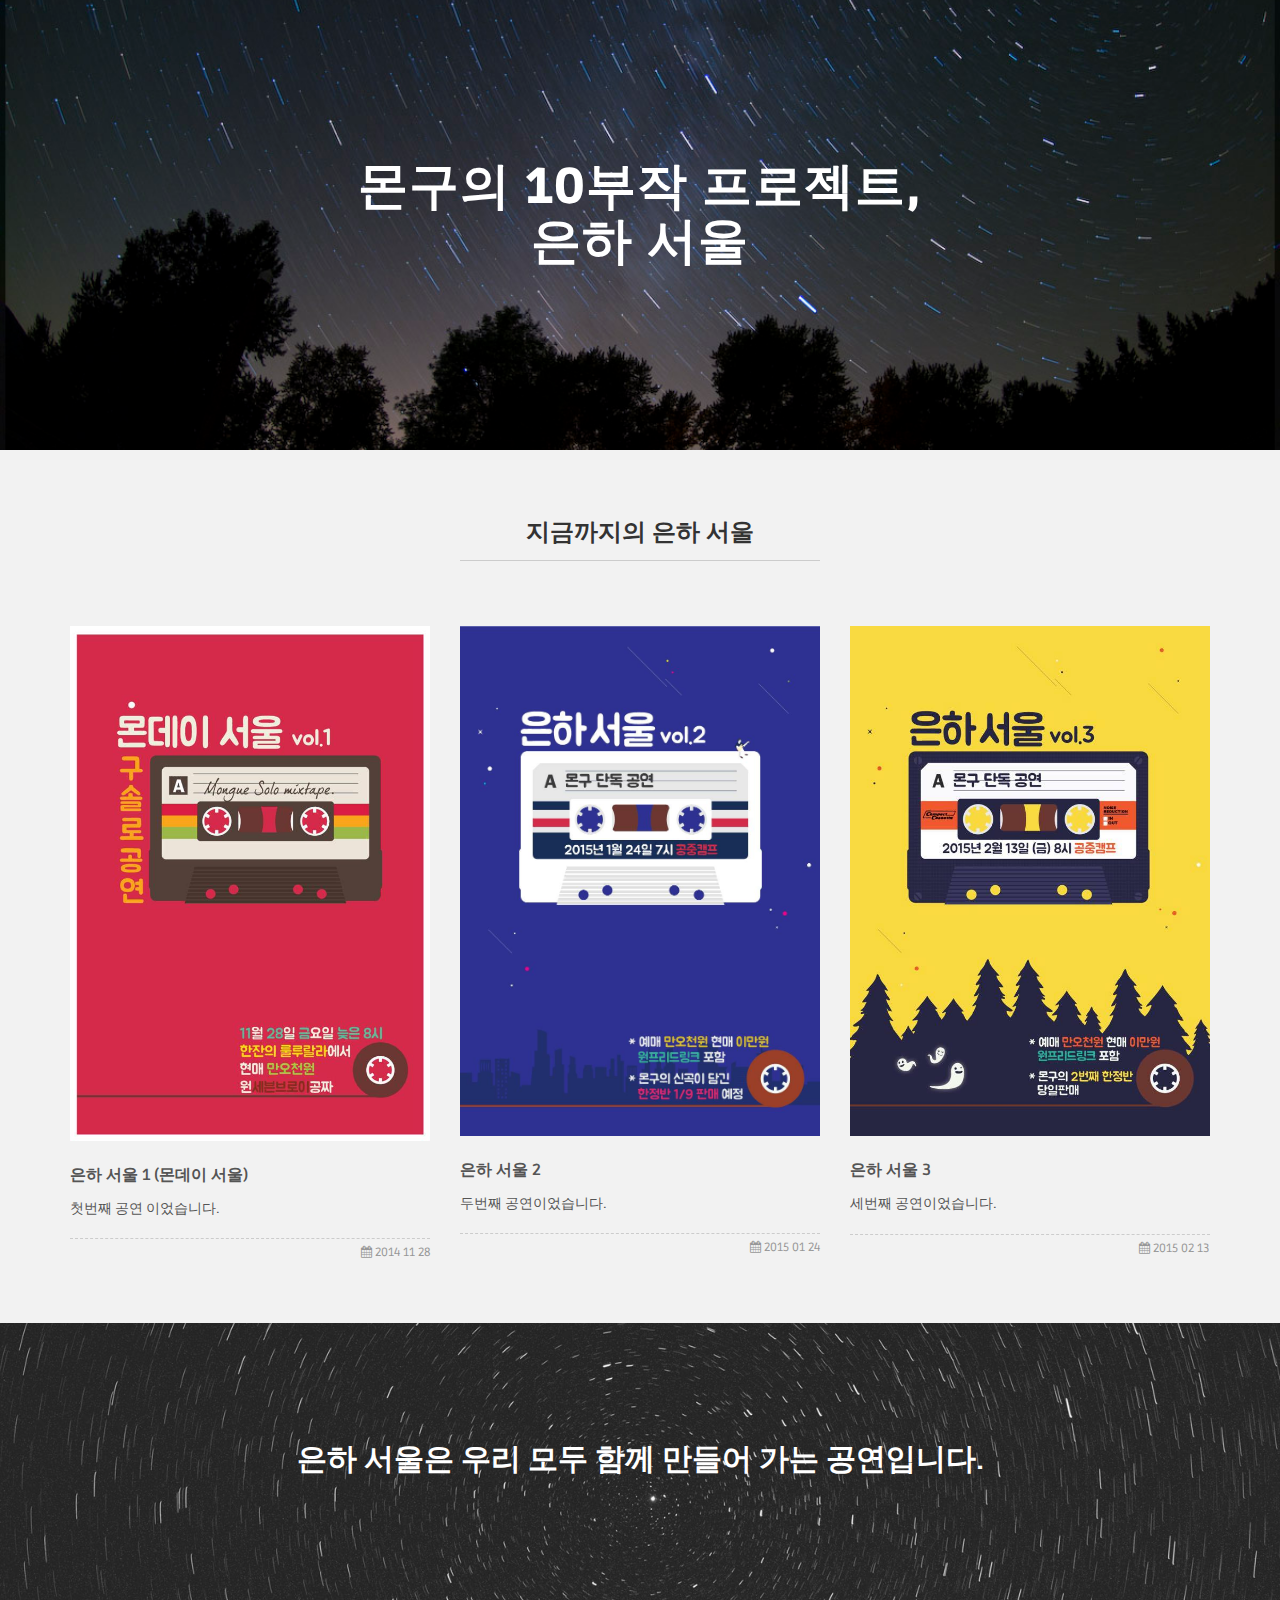
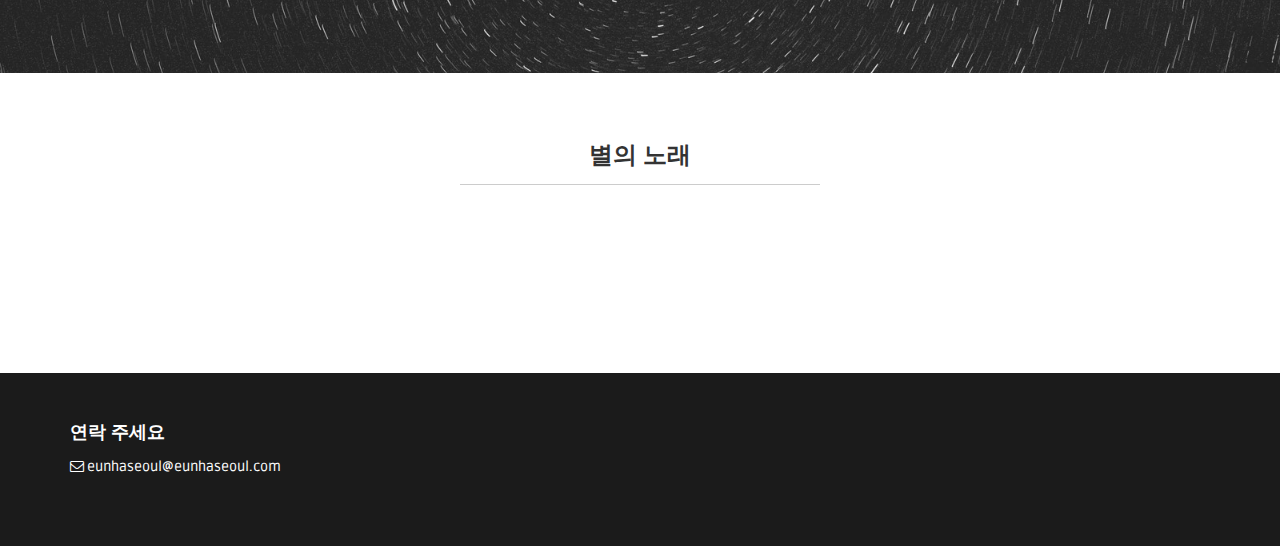
==== index.html @ 1e969116 "Modify some css" ====
<!DOCTYPE html>
<html lang="en">
<head>
	<meta charset="utf-8">
	<meta http-equiv="X-UA-Compatible" content="IE=edge">
	<meta name="viewport" content="width=device-width, initial-scale=1.0">
	<meta name="description" content="">
	<meta name="author" content="">
	<link rel="shortcut icon" href="assets/ico/favicon.png">

	<title>은하 서울</title>

	<link href="assets/css/hover_pack.css" rel="stylesheet">

	<!-- Bootstrap core CSS -->
	<link href="assets/css/bootstrap.css" rel="stylesheet">

	<!-- Custom styles for this template -->
	<link href="assets/css/main.css" rel="stylesheet">
	<link href="assets/css/colors/color-74c9be.css" rel="stylesheet">
	<link href="assets/css/animations.css" rel="stylesheet">
	<link href="assets/css/font-awesome.min.css" rel="stylesheet">


	<!-- HTML5 shim and Respond.js IE8 support of HTML5 elements and media queries --><!--[if lt IE 9]>
	<script src="https://oss.maxcdn.com/libs/html5shiv/3.7.0/html5shiv.js"></script>
	<script src="https://oss.maxcdn.com/libs/respond.js/1.3.0/respond.min.js"></script><![endif]-->
	<script type="text/javascript" src="https://101.livere.co.kr/js/livere8_lib.js" charset="utf-8"></script>
</head>

<body>
<! ========== HEADERWRAP ==================================================================================================== =============================================================================================================================>
<div id="headerwrap">
	<div class="container">
		<div class="row centered">
			<div class="col-lg-8 col-lg-offset-2 mt">
				<h1 class="animation slideDown">몬구의 10부작 프로젝트,<br>은하 서울</h1>
			</div>

		</div>
		<!-- /row -->
	</div>
	<!-- /container -->
</div>
<!-- /headerwrap -->

<! ========== BLOG POSTS ==================================================================================================== =============================================================================================================================>
<div class="container">

	<div class="row mt centered ">
		<div class="col-lg-4 col-lg-offset-4">
			<h3>지금까지의 은하 서울</h3>
			<hr>
		</div>
	</div>
	<!-- /row -->

	<div class="row mt">
		<div class="col-lg-4 col-md-4 col-sm-6 col-xs-12 desc">
			<a class="b-link-fade b-animate-go" href="#"><img width="100%" src="assets/img/cover/1.jpg" alt=""/>
				<div class="b-wrapper">
					<h4 class="b-from-left b-animate b-delay03">은하 서울 1 (몬데이 서울)</h4>

					<p class="b-from-right b-animate b-delay03">자세히</p>
				</div>
			</a>

			<p>은하 서울 1 (몬데이 서울)</p>

			<p class="lead">첫번째 공연 이었습니다.</p>
			<hr-d />
				<p class="time"><i class="fa fa-calendar"></i> 2014 11 28</p>
		</div>
		<!-- col-lg-4 -->

		<div class="col-lg-4 col-md-4 col-sm-6 col-xs-12 desc">
			<a class="b-link-fade b-animate-go" href="#"><img width="100%" src="assets/img/cover/2.jpg" alt=""/>

				<div class="b-wrapper">
					<h4 class="b-from-left b-animate b-delay03">은하 서울 2</h4>

					<p class="b-from-right b-animate b-delay03">자세히</p>
				</div>
			</a>

			<p>은하 서울 2</p>

			<p class="lead">두번째 공연이었습니다.</p>
			<hr-d />
				<p class="time"><i class="fa fa-calendar"></i> 2015 01 24</p>
		</div>
		<!-- col-lg-4 -->

		<div class="col-lg-4 col-md-4 col-sm-6 col-xs-12 desc">
			<a class="b-link-fade b-animate-go" href="#"><img width="100%" src="assets/img/cover/3.jpg" alt=""/>

				<div class="b-wrapper">
					<h4 class="b-from-left b-animate b-delay03">은하 서울 3</h4>

					<p class="b-from-right b-animate b-delay03">자세히</p>
				</div>
			</a>

			<p>은하 서울 3</p>

			<p class="lead">세번째 공연이었습니다.</p>
			<hr-d />
				<p class="time"><i class="fa fa-calendar"></i> 2015 02 13</p>
		</div>
		<!-- col-lg-4 -->

	</div>
	<!-- /row -->
</div>
<!-- /container -->

<! ========== CALL TO ACTION 1 ============================================================================================== =============================================================================================================================>
<div id="cta01">
	<div class="container">
		<div class="row">
			<div class="col-lg-8 col-lg-offset-2">
				<h2>은하 서울은 우리 모두 함께 만들어 가는 공연입니다.</h2>
			</div>
		</div>
		<!-- /row -->
	</div>
	<!-- /container -->
</div>
<! --/cta01 -->

<! ========== FEATURED ICONS ================================================================================================ =============================================================================================================================>
<div id="white">
	<div class="container">
		<div class="row mt">
			<div class="col-lg-4 col-lg-offset-4 centered">
				<h3>별의 노래</h3>
				<hr>
			</div>
		</div>
		<div class="row mt">
			<div id="livereContainer">
				<script type="text/javascript">
					var consumer_seq 	= "200";
					var livere_seq 		= "22908";
					var smartlogin_seq 	= "228";

					var title = "은하 서울";
					var refer = "eunhaseoul.com";

					livereReply = new Livere( livere_seq , refer , title );
					livereLib.start();
				</script>
			</div>
		</div>
		<!-- /row -->
	</div>
	<!-- /container -->
</div>
<!-- /white -->
<div id="f">
	<div class="container">
		<div class="row">
			<!-- ADDRESS -->
			<div class="col-lg-3">
				<h4>연락 주세요</h4>
				<p>
					<i class="fa fa-envelope-o"></i> eunhaseoul@eunhaseoul.com
				</p>
			</div><!-- --/col-lg-3 ---->

		</div><!-- --/row ---->
	</div><!-- /container -->
</div>

<!-- JavaScripts needed at the beginning
================================================== -->
<!-- Main Jquery & Hover Effects. Should load first -->
<script src="https://code.jquery.com/jquery-1.10.2.min.js"></script>
<script src="assets/js/hover_pack.js"></script>

<!-- Bootstrap core JavaScript
================================================== --><!-- Placed at the end of the document so the pages load faster -->
<script src="assets/js/bootstrap.min.js"></script>
<script src="assets/js/retina.js"></script>


<script>
	$(window).scroll(function () {
		$('.si').each(function () {
			var imagePos = $(this).offset().top;

			var topOfWindow = $(window).scrollTop();
			if (imagePos < topOfWindow + 400) {
				$(this).addClass("slideUp");
			}
		});
	});
</script>

</body>
</html>
---- assets/css/hover_pack.css ----
.safari5 *{
-webkit-transform: none !important;
-webkit-transition: none !important;
}

/*-----------------------------------------------------------------------------------*/
/*	Fade
/*-----------------------------------------------------------------------------------*/
.b-link-fade{
position: relative;
display: inline-block;
vertical-align: top;
margin-bottom: 5px;

}
.b-link-fade .b-wrapper{z-index:1;}
.b-link-fade .b-top-line{z-index:0}
.b-link-fade .b-wrapper, .b-link-fade .b-top-line{
position:absolute;
width:100%;
height:100%;
top:0;
left:0;
text-align:center;
color:#fff;
background: #5C6BC0;
visibility:hidden; /* lt-ie9 */
}

.b-link-fade .b-wrapper, .b-link-fade .b-top-line{
transition:all 0.6s ease;
-moz-transition:all 0.6s ease;
-ms-transition:all 0.6s ease;
-o-transition:all 0.6s ease;
-webkit-transition:all 0.6s ease;

overflow: hidden;

opacity:0;
}
.b-link-fade:hover .b-wrapper, .b-link-fade:hover .b-top-line{

opacity:0.8;
visibility:visible; /* lt-ie9 */
}

/*-----------------------------------------------------------------------------------*/
/*	Flow
/*-----------------------------------------------------------------------------------*/
.b-link-flow{
position: relative;
display: inline-block;
vertical-align: top;
margin-bottom: 5px;

}
.b-link-flow .b-wrapper{z-index:1;}
.b-link-flow .b-top-line{z-index:0}
.b-link-flow .b-wrapper, .b-link-flow .b-top-line{
position:absolute;
width:100%;
height:100%;
top:0;
left:0;
text-align:center;
color:#fff;
background: #5C6BC0;
visibility:hidden; /* lt-ie9 */
}

.b-link-flow .b-wrapper, .b-link-flow .b-top-line{
transition:all 0.6s ease;
-moz-transition:all 0.6s ease;
-ms-transition:all 0.6s ease;
-o-transition:all 0.6s ease;
-webkit-transition:all 0.6s ease;

transform:scale(0);
-moz-transform:scale(0);
-ms-transform:scale(0);
-o-transform:scale(0);
-webkit-transform:scale(0);

opacity:0;
}
.b-link-flow:hover .b-wrapper, .b-link-flow:hover .b-top-line{
transform:scale(1);
-moz-transform:scale(1);
-ms-transform:scale(1);
-o-transform:scale(1);
-webkit-transform:scale(1);

opacity:1;
visibility:visible; /* lt-ie9 */
}

/*-----------------------------------------------------------------------------------*/
/*	Stroke
/*-----------------------------------------------------------------------------------*/
.b-link-stroke{
position:relative;
display:inline-block;
vertical-align:top;
font-family: 'Open Sans', sans-serif;
font-weight: 300;
overflow:hidden;
margin-bottom: 5px;
}
.b-link-stroke .b-wrapper{
position:absolute;
width:100%;
height:100%;
top:0;
left:0;
text-align:center;
color:#fff;
}
.b-link-stroke .b-top-line{
position:absolute;
top:-100%;
left:0;
width:50%;
height:100%;
background: #5C6BC0;
}
.b-link-stroke .b-bottom-line{
position:absolute;
bottom:-100%;
right:0;
width:50%;
height:100%;
background: #5C6BC0;
}
.b-link-stroke .b-top-line, .b-link-stroke .b-bottom-line{
transition:all 0.5s;
-moz-transition:all 0.5s;
-ms-transition:all 0.5s;
-o-transition:all 0.5s;
-webkit-transition:all 0.5s;
} 

.b-link-stroke:hover .b-top-line{
top:0;
}
.b-link-stroke:hover .b-bottom-line{
bottom:0;
}

/*-----------------------------------------------------------------------------------*/
/*	Twist
/*-----------------------------------------------------------------------------------*/
.b-link-twist{
position:relative;
display:inline-block;
vertical-align:top;
font-family: 'Open Sans', sans-serif;
font-weight: 300;
margin-bottom: 5px;
}
.b-link-twist .b-wrapper{
position:absolute;
width:100%;
height:100%;
top:0;
left:0;
text-align:center;
color:#fff;
overflow:hidden;
}
.b-link-twist .b-top-line{
position:absolute;
top:0;
left:1px;
width:50%;
height:100%;
background: #5C6BC0;
transform: perspective(400px) rotate3d(180,0,0,0deg);
-webkit-transform: perspective(400px) rotate3d(180,0,0,0deg);
-moz-transform: perspective(400px) rotate3d(180,0,0,0deg);
-o-transform: perspective(400px) rotate3d(180,0,0,0deg);
-ms-transform: perspective(400px) rotate3d(180,0,0,0deg);
}
.b-link-twist .b-bottom-line{
position:absolute;
bottom:0;
right:0px;
width:50%;
height:100%;
background: #5C6BC0;
transform: perspective(400px) rotate3d(180,0,0,0deg);
-webkit-transform: perspective(400px) rotate3d(180,0,0,0deg);
-moz-transform: perspective(400px) rotate3d(180,0,0,0deg);
-o-transform: perspective(400px) rotate3d(180,0,0,0deg);
-ms-transform: perspective(400px) rotate3d(180,0,0,0deg);
}
.b-link-twist .b-top-line{
transition:all 1s;
-moz-transition:all 1s;
-ms-transition:all 1s;
-o-transition:all 1s;
-webkit-transition:all 1s;

background-position:left top;
} 

.b-link-twist .b-bottom-line{
transition:all 1s 0.1s;
-moz-transition:all 1s 0.1s;
-ms-transition:all 1s 0.1s;
-o-transition:all 1s 0.1s;
-webkit-transition:all 1s 0.1s;

background-position:right top;
}

.b-link-twist:hover .b-top-line{
transform: perspective(400px) rotate3d(180,0,0,180deg);
-webkit-transform: perspective(400px) rotate3d(180,0,0,180deg);
-moz-transform: perspective(400px) rotate3d(180,0,0,180deg);
-o-transform: perspective(400px) rotate3d(180,0,0,180deg);
-ms-transform: perspective(400px) rotate3d(180,0,0,180deg);
}
.b-link-twist:hover .b-bottom-line{
transform: perspective(400px) rotate3d(180,0,0,-180deg);
-webkit-transform: perspective(400px) rotate3d(180,0,0,-180deg);
-moz-transform: perspective(400px) rotate3d(180,0,0,-180deg);
-o-transform: perspective(400px) rotate3d(180,0,0,-180deg);
-ms-transform: perspective(400px) rotate3d(180,0,0,-180deg);
}
.b-link-twist .b-top-line b, .b-link-twist .b-bottom-line b{
transition:all 0.3s 0.2s;
-moz-transition:all 0.3s 0.2s;
-ms-transition:all 0.3s 0.2s;
-o-transition:all 0.3s 0.2s;
-webkit-transition:all 0.3s 0.2s;

position:absolute;
top:0;
left:0;
width:101%;
height:100%;
}

.b-link-twist:hover .b-top-line b, .b-link-twist:hover .b-bottom-line b{
background: #5C6BC0;
height:100%;
}

/*-----------------------------------------------------------------------------------*/
/*	Flip
/*-----------------------------------------------------------------------------------*/
.b-link-flip{
position:relative;
display:inline-block;
vertical-align:top;
font-family: 'Open Sans', sans-serif;
font-weight: 300;
margin-bottom: 5px;
background: #5C6BC0;
}
.b-link-flip .b-wrapper{
position:absolute;
width:100%;
height:100%;
top:0;
left:0;
text-align:center;
color:#fff;
overflow:hidden;
z-index:1;
visibility:hidden; /* lt-ie9 */
}
/* lt-ie9 */
.b-link-flip:hover .b-wrapper{
visibility:visible;
}

.b-link-flip .b-top-line{
position:absolute;
top:0px;
left:0;
width:100%;
height:50%;
background: #5C6BC0;

-webkit-transform-origin: 50% 100%;
-moz-transform-origin: 50% 100%;
-o-transform-origin: 50% 100%;
-ms-transform-origin: 50% 100%;
transform-origin: 50% 100%;
-webkit-transform: perspective(400px) rotateX(0deg) rotateY(0deg) rotateZ(0deg);
-moz-transform: perspective(400px) rotateX(0deg) rotateY(0deg) rotateZ(0deg);
-o-transform: perspective(400px) rotateX(0deg) rotateY(0deg) rotateZ(0deg);
-ms-transform: perspective(400px) rotateX(0deg) rotateY(0deg) rotateZ(0deg);
transform: perspective(400px) rotateX(0deg) rotateY(0deg) rotateZ(0deg);

}
.safari5 .b-link-flip .b-top-line{
height:100%
}
.b-link-flip .b-bottom-line{
position:absolute;
bottom:0px;
right:0;
width:100%;
height:50%;
background: #5C6BC0;
}
.b-link-flip .b-top-line{
transition:all 1s;
-moz-transition:all 1s;
-ms-transition:all 1s;
-o-transition:all 1s;
-webkit-transition:all 1s;

background-position:left top;
z-index:1;
} 

.b-link-flip .b-bottom-line{
background-position:left bottom;
z-index:0;
}

.b-link-flip:hover .b-top-line{
-webkit-transform-origin: 50% 100%;
-moz-transform-origin: 50% 100%;
-o-transform-origin: 50% 100%;
-ms-transform-origin: 50% 100%;
transform-origin: 50% 100%;
-webkit-transform: perspective(400px) rotateX(-180deg) rotateY(0deg) rotateZ(0deg);
-moz-transform: perspective(400px) rotateX(-180deg) rotateY(0deg) rotateZ(0deg);
-o-transform: perspective(400px) rotateX(-180deg) rotateY(0deg) rotateZ(0deg);
-ms-transform: perspective(400px) rotateX(-180deg) rotateY(0deg) rotateZ(0deg);
transform: perspective(400px) rotateX(-180deg) rotateY(0deg) rotateZ(0deg);
}

.b-link-flip .b-top-line b{
transition:all 0.3s 0.2s;
-moz-transition:all 0.3s 0.2s;
-ms-transition:all 0.3s 0.2s;
-o-transition:all 0.3s 0.2s;
-webkit-transition:all 0.3s 0.2s;
}
.b-link-flip .b-top-line b, .b-link-flip .b-bottom-line b{
height:101%;
position:absolute;
top:0;
left:0;
width:100%;
}

.b-link-flip:hover .b-top-line b{
background: #5C6BC0;
}
.lt-ie10 .b-link-flip:hover .b-bottom-line b{
background: #5C6BC0;
}



/*-----------------------------------------------------------------------------------*/
/*	Box
/*-----------------------------------------------------------------------------------*/
.b-link-box{
position:relative;
display:inline-block;
vertical-align:top;
font-family: 'Open Sans', sans-serif;
font-weight: 300;
margin-bottom: 5px;
overflow:hidden;
}
.b-link-box .b-wrapper{
position:absolute;
width:100%;
height:100%;
top:0;
left:0;
text-align:center;
color:#fff;
overflow:hidden;
}
.b-link-box .b-top-line{
position: absolute;
left: 0;
top: -4%;
right: 0;
bottom: -4%;
transition: all 0.5s linear;
-moz-transition: all 0.5s linear;
-ms-transition: all 0.5s linear;
-o-transition: all 0.5s linear;
-webkit-transition: all 0.5s linear;
border: 30px solid #5C6BC0;
-webkit-transform: scale(2);
-moz-transform: scale(2);
-o-transform: scale(2);
-ms-transform: scale(2);
transform: scale(2);
visibility:hidden; /* lt-ie9 */
}
.b-link-box .b-bottom-line{
position:absolute;
left:0;
top:0;
width:100%;
height:100%;

transition:all 0.3s linear;
-moz-transition:all 0.3s linear;
-ms-transition:all 0.3s linear;
-o-transition:all 0.3s linear;
-webkit-transition:all 0.3s linear;
visibility:hidden; /* lt-ie9 */

-webkit-transform: scale(0);
-moz-transform: scale(0);
-o-transform: scale(0);
-ms-transform: scale(0);
transform: scale(0);

background: #5C6BC0; 
}
.b-link-box:hover .b-top-line{
-webkit-transform: scale(1);
-moz-transform: scale(1);
-o-transform: scale(1);
-ms-transform: scale(1);
transform: scale(1);
visibility:visible; /* lt-ie9 */
}
.b-link-box:hover .b-bottom-line{
-webkit-transform: scale(0.8);
-moz-transform: scale(0.8);
-o-transform: scale(0.8);
-ms-transform: scale(0.8);
transform: scale(0.8);
visibility:visible; /* lt-ie9 */
}
/*-----------------------------------------------------------------------------------*/
/*	Strip
/*-----------------------------------------------------------------------------------*/
.b-link-stripe{
position:relative;
display:inline-block;
vertical-align:top;
font-family: 'Open Sans', sans-serif;
font-weight: 300;
margin-bottom: 5px;
overflow:hidden;
}
.b-link-stripe .b-wrapper{
position:absolute;
width:100%;
height:100%;
top:0;
left:0;
text-align:center;
color:#fff;
overflow:hidden;
}

.b-link-stripe .b-line{
position:absolute;
top:0;
bottom:0;
width:20%;
background:#5C6BC0;

transition:all 0.5s linear;
-moz-transition:all 0.5s linear;
-ms-transition:all 0.5s linear;
-o-transition:all 0.5s linear;
-webkit-transition:all 0.5s linear;

opacity:0;
visibility:hidden; /* lt-ie9 */
}
/* lt-ie9 */
.b-link-stripe:hover .b-line{
visibility:visible;
}

.b-link-stripe .b-line1{
left:0;
}
.b-link-stripe .b-line2{
left:20%;
transition-delay:0.1s !important;
-moz-transition-delay:0.1s !important;
-ms-transition-delay:0.1s !important;
-o-transition-delay:0.1s !important;
-webkit-transition-delay:0.1s !important;
}
.b-link-stripe .b-line3{
left:40%;
transition-delay:0.2s !important;
-moz-transition-delay:0.2s !important;
-ms-transition-delay:0.2s !important;
-o-transition-delay:0.2s !important;
-webkit-transition-delay:0.2s !important;
}
.b-link-stripe .b-line4{
left:60%;
transition-delay:0.3s !important;
-moz-transition-delay:0.3s !important;
-ms-transition-delay:0.3s !important;
-o-transition-delay:0.3s !important;
-webkit-transition-delay:0.3s !important;
}
.b-link-stripe .b-line5{
left:80%;
transition-delay:0.4s !important;
-moz-transition-delay:0.4s !important;
-ms-transition-delay:0.4s !important;
-o-transition-delay:0.4s !important;
-webkit-transition-delay:0.4s !important;
}

.b-link-stripe:hover .b-line{
opacity:1;
}
/*-----------------------------------------------------------------------------------*/
/*	Apart
/*-----------------------------------------------------------------------------------*/
.b-link-apart-horisontal, .b-link-apart-vertical{
position:relative;
display:inline-block;
vertical-align:top;
font-family: 'Open Sans', sans-serif;
font-weight: 300;
margin-bottom: 5px;
overflow:hidden;
}
.b-link-apart-horisontal .b-wrapper, .b-link-apart-vertical .b-wrapper{
position:absolute;
width:100%;
height:100%;
top:0;
left:0;
text-align:center;
color:#fff;
overflow:hidden;
}
.b-link-apart-horisontal .b-top-line, .b-link-apart-horisontal .b-bottom-line,.b-link-apart-vertical .b-top-line, .b-link-apart-vertical .b-bottom-line {
position:absolute;

transition:all 0.2s linear;
-moz-transition:all 0.2s linear;
-ms-transition:all 0.2s linear;
-o-transition:all 0.2s linear;
-webkit-transition:all 0.2s linear;
}
.b-link-apart-horisontal .b-top-line-up, .b-link-apart-horisontal .b-bottom-line-up,.b-link-apart-vertical .b-top-line-up, .b-link-apart-vertical .b-bottom-line-up {
position:absolute;

transition:all 0.2s 0.2s linear;
-moz-transition:all 0.2s 0.2s linear;
-ms-transition:all 0.2s 0.2s linear;
-o-transition:all 0.2s 0.2s linear;
-webkit-transition:all 0.2s 0.2s linear;
}
/* Horisontal */
.b-link-apart-horisontal .b-top-line, .b-link-apart-horisontal .b-bottom-line{
height: 0.1%;
left:50%;
right:50%;
}
.b-link-apart-horisontal:hover .b-top-line, .b-link-apart-horisontal:hover .b-bottom-line{
left:0;
right:0;
}
.b-link-apart-horisontal .b-top-line-up, .b-link-apart-horisontal .b-bottom-line-up{
left:0;
right:0;
height:0;
}
.b-link-apart-horisontal:hover .b-top-line-up, .b-link-apart-horisontal:hover .b-bottom-line-up{
height: 50%;
}

/* Vertical */
.b-link-apart-vertical .b-top-line, .b-link-apart-vertical .b-bottom-line{
width: 0.1%;
top:50%;
bottom:50%;
}
.b-link-apart-vertical:hover .b-top-line, .b-link-apart-vertical:hover .b-bottom-line{
top:0;
bottom:0;
}
.b-link-apart-vertical .b-top-line-up, .b-link-apart-vertical .b-bottom-line-up{
top:0;
bottom:0;
width:0;
}
.b-link-apart-vertical:hover .b-top-line-up, .b-link-apart-vertical:hover .b-bottom-line-up{
width: 50%;
}

/* Horisontal */
.b-link-apart-horisontal .b-top-line, .b-link-apart-horisontal .b-top-line-up{
top:50%;
background:#5C6BC0;
}
.b-link-apart-horisontal .b-bottom-line, .b-link-apart-horisontal .b-bottom-line-up{
bottom:50%;
background:#5C6BC0;
}

/* Vertical */
.b-link-apart-vertical .b-top-line, .b-link-apart-vertical .b-top-line-up{
left:50%;
background:#5C6BC0;
}
.b-link-apart-vertical .b-bottom-line, .b-link-apart-vertical .b-bottom-line-up{
right:50%;
background:#5C6BC0;
}
/*-----------------------------------------------------------------------------------*/
/*	Diagonal
/*-----------------------------------------------------------------------------------*/
.b-link-diagonal{
position:relative;
display:inline-block;
vertical-align:top;
font-family: 'Open Sans', sans-serif;
font-weight: 300;
margin-bottom: 5px;
overflow:hidden;
}
.b-link-diagonal .b-wrapper{
position:absolute;
width:100%;
height:100%;
top:0;
left:0;
text-align:center;
color:#fff;
overflow:hidden;
}
.b-link-diagonal .b-line-group{
position:absolute;
top:0;
left:0;
right:0;
bottom:0;

transform: rotate(-25deg);
-webkit-transform: rotate(-25deg);
-moz-transform: rotate(-25deg);
-o-transform: rotate(-25deg);
-ms-transform: rotate(-25deg);
}
.b-link-diagonal .b-line{
position:absolute;
top: -90px;
bottom: -60px;
width:22%;
background:#5C6BC0;

transition:all 0.2s linear;
-moz-transition:all 0.2s linear;
-ms-transition:all 0.2s linear;
-o-transition:all 0.2s linear;
-webkit-transition:all 0.2s linear;
}
.b-link-diagonal .b-line1{
left: -10%;
width: 31%;
}
.b-link-diagonal .b-line2{
left:20%;
transition-delay:0.1s !important;
-moz-transition-delay:0.1s !important;
-ms-transition-delay:0.1s !important;
-o-transition-delay:0.1s !important;
-webkit-transition-delay:0.1s !important;
}
.b-link-diagonal .b-line3{
left:40%;
transition-delay:0.2s !important;
-moz-transition-delay:0.2s !important;
-ms-transition-delay:0.2s !important;
-o-transition-delay:0.2s !important;
-webkit-transition-delay:0.2s !important;
}
.b-link-diagonal .b-line4{
left:60%;
transition-delay:0.3s !important;
-moz-transition-delay:0.3s !important;
-ms-transition-delay:0.3s !important;
-o-transition-delay:0.3s !important;
-webkit-transition-delay:0.3s !important;
}
.b-link-diagonal .b-line5{
left: 80%;
width: 30%;
transition-delay:0.4s !important;
-moz-transition-delay:0.4s !important;
-ms-transition-delay:0.4s !important;
-o-transition-delay:0.4s !important;
-webkit-transition-delay:0.4s !important;
}

.b-link-diagonal .b-line1, .b-link-diagonal .b-line3, .b-link-diagonal .b-line5{
top: 130%;
}
.b-link-diagonal .b-line2, .b-link-diagonal .b-line4{
bottom: 130%;
}
.b-link-diagonal:hover .b-line1, .b-link-diagonal:hover .b-line3, .b-link-diagonal:hover .b-line5{
top: -90px;
}

.b-link-diagonal:hover .b-line2, .b-link-diagonal:hover .b-line4{
bottom: -60px;
}
/*-----------------------------------------------------------------------------------*/
/*	Delay
/*-----------------------------------------------------------------------------------*/
.b-delay03{
transition-delay:0.3s !important;
-moz-transition-delay:0.3s !important;
-ms-transition-delay:0.3s !important;
-o-transition-delay:0.3s !important;
-webkit-transition-delay:0.3s !important;
}
.b-delay06{
transition-delay:0.6s !important;
-moz-transition-delay:0.6s !important;
-ms-transition-delay:0.6s !important;
-o-transition-delay:0.6s !important;
-webkit-transition-delay:0.6s !important;
}
.b-delay09{
transition-delay:0.9s !important;
-moz-transition-delay:0.9s !important;
-ms-transition-delay:0.9s !important;
-o-transition-delay:0.9s !important;
-webkit-transition-delay:0.9s !important;
}
.b-delay12{
transition-delay:1.2s !important;
-moz-transition-delay:1.2s !important;
-ms-transition-delay:1.2s !important;
-o-transition-delay:1.2s !important;
-webkit-transition-delay:1.2s !important;
}
.b-delay15{
transition-delay:1.5s !important;
-moz-transition-delay:1.5s !important;
-ms-transition-delay:1.5s !important;
-o-transition-delay:1.5s !important;
-webkit-transition-delay:1.5s !important;
}
/*-----------------------------------------------------------------------------------*/
/*	Animation effects
/*-----------------------------------------------------------------------------------*/
.b-animate-go{
text-decoration:none;
}
.b-animate{
transition:all 0.5s;
-moz-transition:all 0.5s;
-ms-transition:all 0.5s;
-o-transition:all 0.5s;
-webkit-transition:all 0.5s;
visibility:hidden; /* lt-ie9 */
}
/* lt-ie9 */
.b-animate-go:hover .b-animate{
visibility:visible;
}

.b-from-left{
position:relative;
left:-100%;
}
.b-animate-go:hover .b-from-left{
left:0;
}

.b-from-right{
position:relative;
right:-100%;
}
.b-animate-go:hover .b-from-right{
right:0;
}

.b-from-top{
position:relative;
top:-100%;
}
.b-animate-go:hover .b-from-top{
top:0;
}

.b-from-bottom{
position:relative;
bottom:-100%;
}
.b-animate-go:hover .b-from-bottom{
bottom:0;
}

.b-scale{
position:relative;
transform:scale(0);
-moz-transform:scale(0);
-ms-transform:scale(0);
-o-transform:scale(0);
-webkit-transform:scale(0);
}
.b-animate-go:hover .b-scale{
transform:scale(1);
-moz-transform:scale(1);
-ms-transform:scale(1);
-o-transform:scale(1);
-webkit-transform:scale(1);
}

.b-opacity{
opacity:0;
}

.b-animate-go:hover .b-opacity{
opacity:1;
}

.b-animate-go:hover .b-cw-90,.b-animate-go:hover .b-cw-180,.b-animate-go:hover .b-ccw-90,.b-animate-go:hover .b-ccw-180{
transform:rotate(0);
-moz-transform:rotate(0);
-ms-transform:rotate(0);
-o-transform:rotate(0);
-webkit-transform:rotate(0);
}
.b-animate-go .b-cw-90{
transform:rotate(90deg);
-moz-transform:rotate(90deg);
-ms-transform:rotate(90deg);
-o-transform:rotate(90deg);
-webkit-transform:rotate(90deg);
}
.b-animate-go .b-cw-180{
transform:rotate(180deg);
-moz-transform:rotate(180deg);
-ms-transform:rotate(180deg);
-o-transform:rotate(180deg);
-webkit-transform:rotate(180deg);
}
.b-animate-go .b-ccw-90{
transform:rotate(-90deg);
-moz-transform:rotate(-90deg);
-ms-transform:rotate(-90deg);
-o-transform:rotate(-90deg);
-webkit-transform:rotate(-90deg);
}
.b-animate-go .b-ccw-180{
transform:rotate(-180deg);
-moz-transform:rotate(-180deg);
-ms-transform:rotate(-180deg);
-o-transform:rotate(-180deg);
-webkit-transform:rotate(-180deg);
}
---- assets/css/main.css ----
/*
 * Author: Carlos Alvarez
 * URL: http://alvarez.is
 *
 * Project Name: MARCO - One Page Bootstrap 3 Theme
 * Version: 1.0
 * URL: http://blacktie.co
 */
 
/* FONTS */
@import url(http://fonts.googleapis.com/css?family=Ruda:400,900,700);

/* OVERALL ASPECT */

body {
    background-color: #f2f2f2;
    font-family: 'Ruda', sans-serif;
    font-weight: 400;
    font-size: 14px;
    color: #555;

    -webkit-font-smoothing: antialiased;
    -webkit-overflow-scrolling: touch;
    
}

/* Titles */
h1, h2, h3, h4, h5, h6 {
    font-family: 'Ruda', sans-serif;
    font-weight: 900;
    color: #333;
}


/* Paragraph & Typographic */
p {
    line-height: 28px;
    margin-bottom: 25px;
}

.centered {
    text-align: center;
}

.goleft {
	text-align: left;
}

/* Links */
a {
    word-wrap: break-word;

    -webkit-transition: color 0.1s ease-in, background 0.1s ease-in;
    -moz-transition: color 0.1s ease-in, background 0.1s ease-in;
    -ms-transition: color 0.1s ease-in, background 0.1s ease-in;
    -o-transition: color 0.1s ease-in, background 0.1s ease-in;
    transition: color 0.1s ease-in, background 0.1s ease-in;
}

a:hover,
a:focus {
    color: #7b7b7b;
    text-decoration: none;
    outline: 0;
}

a:before,
a:after {
    -webkit-transition: color 0.1s ease-in, background 0.1s ease-in;
    -moz-transition: color 0.1s ease-in, background 0.1s ease-in;
    -ms-transition: color 0.1s ease-in, background 0.1s ease-in;
    -o-transition: color 0.1s ease-in, background 0.1s ease-in;
    transition: color 0.1s ease-in, background 0.1s ease-in;
}

 hr {
    display: block;
    height: 1px;
    border: 0;
    border-top: 1px solid #ccc;
    margin: 1em 0;
    padding: 0;
}

.navbar {
	font-size: 14px;
	background: #ffffff;
}

.navbar-fixed-top {
border-width: 0 0 0px;
border-bottom-width: 0px;
}
/* ================== BASIC CONFIGURATION ================== */

.spacing i {
	padding-left: 8px;
	padding-right: 8px
}
/* margin top & Bottom */
.mt {
	margin-top: 50px;
	margin-bottom: 50px;
}

/* Special Margin for Wrap sections */
.mts {
	margin-top: -20px;
}


/* service icons */
.si {
	visibility: hidden;
}

.si:hover {
	background-color: #ffffff;
}

.si i {
	font-size: 40px;
	padding: 20px;
}

/* Padding top & bottom */
.pt {
	padding-top: 15px;
	padding-bottom: 15px; 
}

/* Description Styling / Used in portfolio & Blog images footnotes */
.desc {
	padding-bottom: 20px;
}
.desc p {
	font-family: 'Ruda', sans-serif;
	font-size: 16px;
	font-weight: 700;
	margin-top: 15px;
}

.desc p > i {
	font-size: 16px;
	color: #979797;
}

.desc p > i:hover {
	font-size: 16px;
	color: #e74c3c;
	cursor: pointer;
}

.desc p.lead {
    font-family: 'Ruda', sans-serif;
    font-weight: 400;
    font-size: 14px;
    margin-top: -15px;
}

.desc p.time {
    font-family: 'Ruda', sans-serif;
    font-weight: 400;
    font-size: 12px;
    margin-top: 0px;
	color: #979797;
	text-align: right;
}

.desc p.time > i {
	font-size: 12px;
}


/* Dashed Separator */

hr-d {
    display: block;
    height: 1px;
    border: 0;
    border-top: 1px dashed #ccc;
    margin: 1em 0;
    padding: 0;
}


p.capitalize {
	display:block;
	text-align: left;
}

p.capitalize:first-letter {
	text-transform:capitalize; 
	font-size: 30px;
	font-family: 'Ruda', sans-serif;
	font-weight: 400;
	color:white; 
	padding-left:10px; 
	padding-right:10px; 
	margin-right:5px;
}


/* Button Call To Action */
.btn-cta {
  color: #ffffff;
  background-color: transparent;
  border-color: #ffffff;
  font-family: 'Ruda', sans-serif;
  font-size: 13px;
  letter-spacing: 2px;
  margin-bottom: 25px;
}

.btn-cta:hover,
.btn-cta:focus,
.btn-cta:active,
.btn-cta.active,
.open .dropdown-toggle.btn-cta {
  color: #2f2f2f;
  background-color: #ffffff;
  border-color: #2f2f2f;
}

/* Button Theme */
.btn-theme {
  color: #ffffff;
  background-color: transparent;
  border-color: #ffffff;
  font-family: 'Ruda', sans-serif;
  font-size: 13px;
  letter-spacing: 2px;
  margin-bottom: 25px;
}

.btn-theme:hover,
.btn-theme:focus,
.btn-theme:active,
.btn-theme.active,
.open .dropdown-toggle.btn-theme {
  color: #2f2f2f;
  background-color: #ffffff;
  border-color: #2f2f2f;
}

/* Button Yellow */
.btn-yellow {
  color: #2f2f2f;
  background-color: #ffd56c;
  border-color: #ffffff;
  font-family: 'Ruda', sans-serif;
  font-size: 13px;
  letter-spacing: 2px;
  margin-bottom: 25px;
}

.btn-yellow:hover,
.btn-yellow:focus,
.btn-yellow:active,
.btn-yellow.active,
.open .dropdown-toggle.btn-yellow {
  color: #2f2f2f;
  background-color: #fdc741;
  border-color: #ffffff;
}



/***** Testimonials Styling *****/
.testi-container {
	width:100%;
	margin-bottom:14px;
	padding: 5px 6px 3px 0px; 
	background-color:#fafafa;
	border: solid 1px #ddd;
	-webkit-border-radius: 5px;
	-moz-border-radius: 5px;
	border-radius: 5px;
	position:relative;
	float:left;
	z-index:998;
}

.testi-container:before {
	width: 25px;
	height: 17px;
	background:#fafafa;
	content: '';
	position: absolute;
	z-index:999;
	left:42px;
	bottom: 0px;
	margin-left: -7px;	
}
@media \0screen {.testi-container:before {background:none;}}

.testi-container:after {
	width: 17px;
	height: 17px;
	background:#fafafa;
	border:1px solid #ddd;
	-webkit-border-radius: 3px;
	-moz-border-radius: 3px;
	border-radius: 3px;
	content: '';
	position: absolute;
	z-index:888;
	left:45px;
	bottom: -5px;
	margin-left: -7px;
	transform:rotate(45deg);
	-ms-transform:rotate(45deg);
	-webkit-transform:rotate(45deg);
}
@media \0screen {.testi-container:after {background:none; border:none;}}

.testi-text {
	width:100%;
	float:left;
	margin:0px;
	padding:10px 14px 0px 14px;
	font-weight: 400;
}

/* ================== MAIN WRAP SECTIONS ================== */

#headerwrap {
	background: url(../img/bg01.jpg) no-repeat center top;
	margin-top: 0px;
	padding-top: 50px;
	background-attachment: relative;
	background-position: center center;
	min-height: 450px;
	width: 100%;
	
    -webkit-background-size: 100%;
    -moz-background-size: 100%;
    -o-background-size: 100%;
    background-size: 100%;

    -webkit-background-size: cover;
    -moz-background-size: cover;
    -o-background-size: cover;
    background-size: cover;
}

#headerwrap h1 {
	margin-top: 60px;
	color: white;
	font-size: 50px;
	font-weight: 900;
	letter-spacing: 1px;
	visibility: hidden;
}

#headerwrap h2 {
	color: white;
	visibility: hidden;

}

#headerwrap .img-responsive {
	margin: 0 auto;
}




/* Footer Wrap */

#f {
	background-color: #1b1b1b;
	padding-top: 40px;
	padding-bottom: 40px;
}

#f p {
	color: white;
}

#f h4 {
	color: white;
}

/* Color Wraps */
#white {
	margin-top: 0px;
	background-color: #ffffff;
	min-height: 300px;
	width: 100%;
}

#grey {
	margin-top: 0px;
	background-color: #f7f7f7;
	min-height: 300px;
	width: 100%;	
}

#black {
	margin-top: 0px;
	background-color: #2f2f2f;
	min-height: 300px;
	width: 100%;	
}

#black h3 {
	color: white;
}

#black h4 {
	color: white;
	text-transform: uppercase
}

#black p {
	color: white;
	font-size: 16px;
	font-weight: 400;
}

#black i {
	font-size: 35px;
}

#black h1 {
	color: white;
	font-size: 70px;
}

/* Map Wrap*/

#map {
	width: 100%;
	height: 400px;
}

#map-contact {
	width: 100%;
	height: 650px;
}

/* ================== CALL TO ACTION WRAP SECTIONS & HELPERS ================== */
#cta01 {
	background: url(../img/cta/cta01.jpg) no-repeat center top;
	margin-top: 0px;
	padding-top:100px;
	text-align:center;
	background-attachment: relative;
	background-position: center center;
	min-height: 350px;
	width: 100%;
	
    -webkit-background-size: 100%;
    -moz-background-size: 100%;
    -o-background-size: 100%;
    background-size: 100%;

    -webkit-background-size: cover;
    -moz-background-size: cover;
    -o-background-size: cover;
    background-size: cover;
}

#cta01 h1 {
	color: white;
	font-weight: 700;
	margin-bottom: 25px;
	font-size: 60px;
}

#cta01 h2 {
	color: white;
	font-weight: 700;
	margin-bottom: 25px;
}

#cta01 i {
	color: white;
	font-size: 45px;
}


#cta02 {
	background: url(../img/cta/cta02.jpg) no-repeat center top;
	margin-top: 0px;
	padding-top:100px;
	text-align:center;
	background-attachment: relative;
	background-position: center center;
	min-height: 350px;
	width: 100%;
	
    -webkit-background-size: 100%;
    -moz-background-size: 100%;
    -o-background-size: 100%;
    background-size: 100%;

    -webkit-background-size: cover;
    -moz-background-size: cover;
    -o-background-size: cover;
    background-size: cover;
}

#cta02 h2 {
	color: white;
	font-weight: 700;
	margin-bottom: 25px;
}


#cta03 {
	background: url(../img/cta/cta01.jpg) no-repeat center top;
	margin-top: 0px;
	padding-top:50px;
	text-align:center;
	background-attachment: relative;
	background-position: center center;
	min-height: 450px;
	width: 100%;
	
    -webkit-background-size: 100%;
    -moz-background-size: 100%;
    -o-background-size: 100%;
    background-size: 100%;

    -webkit-background-size: cover;
    -moz-background-size: cover;
    -o-background-size: cover;
    background-size: cover;
}


#cta03 h2 {
	color: white;
	font-weight: 700;
	margin-bottom: 50px;
}

#cta03 i {
	color: white;
	font-size: 45px;
}

#cta03 p {
	color: white;
	font-size: 16px;
}

#cta-bar {
	background: #2f2f2f;
	color: white;
	padding-top: 40px;
	padding-bottom: 40px;
	
    -webkit-transition: color 0.3s ease-in, background 0.3s ease-in;
    -moz-transition: color 0.3s ease-in, background 0.3s ease-in;
    -ms-transition: color 0.3s ease-in, background 0.3s ease-in;
    -o-transition: color 0.3s ease-in, background 0.3s ease-in;
    transition: color 0.3s ease-in, background 0.3s ease-in;
}

#cta-bar:before,
#cta-bar:after {
    -webkit-transition: color 0.2s ease-in, background 0.2s ease-in;
    -moz-transition: color 0.2s ease-in, background 0.2s ease-in;
    -ms-transition: color 0.2s ease-in, background 0.2s ease-in;
    -o-transition: color 0.2s ease-in, background 0.2s ease-in;
    transition: color 0.2s ease-in, background 0.2s ease-in;
    
    cursor: pointer;
}

#cta-bar h4 {
	color: white;
	font-weight: 400;
}


/* ================== TEAM MEMBERS INFORMATION OVER iMAGE ================== */
.members {
  width: 302px;
  position: relative;
  float: left;
  margin: 0 20px 0 0;
  > img {
    display: block;
    position: relative;
  }
}

.team-info {
  position: absolute;
  bottom: 20px;
  right: 0px;
  width: 170px;
  padding: 10px 10px 30px 10px;
}
.subhead {
  color: #f2f2f2;
  text-transform: uppercase;
  font-weight: 400;
}
.team-name {
  color: white;
  font-weight: 400;
  margin: 0;
  letter-spacing: -1px;
}

.team-description {
	color: white;
	padding-top: 20px;
}

.team-description i {
	margin: 8px;
}

/* Team Member Stats Icons Conf */
.team-stat i {
	font-size: 28px;
}

/* ================== TWITTER FEED CONFIGURATION ================== */
#f ul {
	-webkit-margin-before: 0px;
	-webkit-margin-after: 0px;
	-webkit-margin-start: 0px;
	-webkit-margin-end: 0px;
	-webkit-padding-start: 0px;
}

#f ul li {
  list-style:none;
  overflow:hidden;
}

#f ul li:before {
	content: "\f099";
	font-family: 'FontAwesome';
	font-weight: normal;
	font-style: normal;
	text-decoration: inherit;
	font-size: 16px;
	height: auto;
	margin-top: 2px;
	margin-right: 8px;
	color: white;
	float: left;
}

#f .tweet {
	float: right;
	width: 85%;
}





@media (max-width: 600px) { 

#headerwrap h1 {
	font-size: 35px;
}

#cta03 {
	background: #2d2d2d;
	}	
	
#wv {
	height: 350px;
}
	
}

@media (max-width: 900px) { 


#cta03 {
	background: #2d2d2d;
	}	
}
---- assets/css/colors/color-74c9be.css ----
/*
 * Author: Carlos Alvarez
 * URL: http://alvarez.is
 *
 * Project Name: MARCO - One Page Bootstrap 3 Theme
 * Version: 1.0
 * URL: http://blacktie.co
 */
 
/* COLOR CONF */


/* Links */
a {
    color: #74c9be;
}

.si i {
	color: #74c9be;
}


.navbar-default .navbar-nav > .active > a, .navbar-default .navbar-nav > .active > a:hover, .navbar-default .navbar-nav > .active > a:focus {
color: #ffffff;
background-color: #74c9be;
}

.navbar-default .navbar-nav > li > a:hover {
color: #74c9be;
}

.btn-theme {
  background-color: #74c9be;
}

.tabbable .nav-stacked > li:active, li:focus, li.active h4 {
	color: #74c9be;
}

#cta-bar:hover {
	background: #74c9be;	
}

p.capitalize:first-letter {
	background: #74c9be; 
}

.team-info {
  background: #74c9be;
}

#black i {
	color: #74c9be;
}

.progress-bar-theme {
  background-color: #74c9be;
}

.team-stat i {
	color: #74c9be;
}

.pricing-table-plan {
	border-top: 4px solid #74c9be;
}

.blog-post blockquote {
  border-left: 4px solid #74c9be;
}
---- assets/css/animations.css ----
/*
==============================================
CSS3 ANIMATION CHEAT SHEET
==============================================

Made by Justin Aguilar

www.justinaguilar.com/animations/

Questions, comments, concerns, love letters:
justin@justinaguilar.com
==============================================
*/

/*
==============================================
slideDown
==============================================
*/


.slideDown{
	animation-name: slideDown;
	-webkit-animation-name: slideDown;	

	animation-duration: 1s;	
	-webkit-animation-duration: 1s;

	animation-timing-function: ease;	
	-webkit-animation-timing-function: ease;	

	visibility: visible !important;						
}

@keyframes slideDown {
	0% {
		transform: translateY(-100%);
	}
	50%{
		transform: translateY(8%);
	}
	65%{
		transform: translateY(-4%);
	}
	80%{
		transform: translateY(4%);
	}
	95%{
		transform: translateY(-2%);
	}			
	100% {
		transform: translateY(0%);
	}		
}

@-webkit-keyframes slideDown {
	0% {
		-webkit-transform: translateY(-100%);
	}
	50%{
		-webkit-transform: translateY(8%);
	}
	65%{
		-webkit-transform: translateY(-4%);
	}
	80%{
		-webkit-transform: translateY(4%);
	}
	95%{
		-webkit-transform: translateY(-2%);
	}			
	100% {
		-webkit-transform: translateY(0%);
	}	
}

/*
==============================================
slideUp
==============================================
*/


.slideUp{
	animation-name: slideUp;
	-webkit-animation-name: slideUp;	

	animation-duration: 1s;	
	-webkit-animation-duration: 1s;

	animation-timing-function: ease;	
	-webkit-animation-timing-function: ease;

	visibility: visible !important;			
}

@keyframes slideUp {
	0% {
		transform: translateY(100%);
	}
	50%{
		transform: translateY(-8%);
	}
	65%{
		transform: translateY(4%);
	}
	80%{
		transform: translateY(-4%);
	}
	95%{
		transform: translateY(2%);
	}			
	100% {
		transform: translateY(0%);
	}	
}

@-webkit-keyframes slideUp {
	0% {
		-webkit-transform: translateY(100%);
	}
	50%{
		-webkit-transform: translateY(-8%);
	}
	65%{
		-webkit-transform: translateY(4%);
	}
	80%{
		-webkit-transform: translateY(-4%);
	}
	95%{
		-webkit-transform: translateY(2%);
	}			
	100% {
		-webkit-transform: translateY(0%);
	}	
}

/*
==============================================
slideLeft
==============================================
*/


.slideLeft{
	animation-name: slideLeft;
	-webkit-animation-name: slideLeft;	

	animation-duration: 1s;	
	-webkit-animation-duration: 1s;

	animation-timing-function: ease-in-out;	
	-webkit-animation-timing-function: ease-in-out;		

	visibility: visible !important;	
}

@keyframes slideLeft {
	0% {
		transform: translateX(150%);
	}
	50%{
		transform: translateX(-8%);
	}
	65%{
		transform: translateX(4%);
	}
	80%{
		transform: translateX(-4%);
	}
	95%{
		transform: translateX(2%);
	}			
	100% {
		transform: translateX(0%);
	}
}

@-webkit-keyframes slideLeft {
	0% {
		-webkit-transform: translateX(150%);
	}
	50%{
		-webkit-transform: translateX(-8%);
	}
	65%{
		-webkit-transform: translateX(4%);
	}
	80%{
		-webkit-transform: translateX(-4%);
	}
	95%{
		-webkit-transform: translateX(2%);
	}			
	100% {
		-webkit-transform: translateX(0%);
	}
}

/*
==============================================
slideRight
==============================================
*/


.slideRight{
	animation-name: slideRight;
	-webkit-animation-name: slideRight;	

	animation-duration: 1s;	
	-webkit-animation-duration: 1s;

	animation-timing-function: ease-in-out;	
	-webkit-animation-timing-function: ease-in-out;		

	visibility: visible !important;	
}

@keyframes slideRight {
	0% {
		transform: translateX(-150%);
	}
	50%{
		transform: translateX(8%);
	}
	65%{
		transform: translateX(-4%);
	}
	80%{
		transform: translateX(4%);
	}
	95%{
		transform: translateX(-2%);
	}			
	100% {
		transform: translateX(0%);
	}	
}

@-webkit-keyframes slideRight {
	0% {
		-webkit-transform: translateX(-150%);
	}
	50%{
		-webkit-transform: translateX(8%);
	}
	65%{
		-webkit-transform: translateX(-4%);
	}
	80%{
		-webkit-transform: translateX(4%);
	}
	95%{
		-webkit-transform: translateX(-2%);
	}			
	100% {
		-webkit-transform: translateX(0%);
	}
}

/*
==============================================
slideExpandUp
==============================================
*/


.slideExpandUp{
	animation-name: slideExpandUp;
	-webkit-animation-name: slideExpandUp;	

	animation-duration: 1.6s;	
	-webkit-animation-duration: 1.6s;

	animation-timing-function: ease-out;	
	-webkit-animation-timing-function: ease -out;

	visibility: visible !important;	
}

@keyframes slideExpandUp {
	0% {
		transform: translateY(100%) scaleX(0.5);
	}
	30%{
		transform: translateY(-8%) scaleX(0.5);
	}	
	40%{
		transform: translateY(2%) scaleX(0.5);
	}
	50%{
		transform: translateY(0%) scaleX(1.1);
	}
	60%{
		transform: translateY(0%) scaleX(0.9);		
	}
	70% {
		transform: translateY(0%) scaleX(1.05);
	}			
	80%{
		transform: translateY(0%) scaleX(0.95);		
	}
	90% {
		transform: translateY(0%) scaleX(1.02);
	}	
	100%{
		transform: translateY(0%) scaleX(1);		
	}
}

@-webkit-keyframes slideExpandUp {
	0% {
		-webkit-transform: translateY(100%) scaleX(0.5);
	}
	30%{
		-webkit-transform: translateY(-8%) scaleX(0.5);
	}	
	40%{
		-webkit-transform: translateY(2%) scaleX(0.5);
	}
	50%{
		-webkit-transform: translateY(0%) scaleX(1.1);
	}
	60%{
		-webkit-transform: translateY(0%) scaleX(0.9);		
	}
	70% {
		-webkit-transform: translateY(0%) scaleX(1.05);
	}			
	80%{
		-webkit-transform: translateY(0%) scaleX(0.95);		
	}
	90% {
		-webkit-transform: translateY(0%) scaleX(1.02);
	}	
	100%{
		-webkit-transform: translateY(0%) scaleX(1);		
	}
}

/*
==============================================
expandUp
==============================================
*/


.expandUp{
	animation-name: expandUp;
	-webkit-animation-name: expandUp;	

	animation-duration: 0.7s;	
	-webkit-animation-duration: 0.7s;

	animation-timing-function: ease;	
	-webkit-animation-timing-function: ease;		

	visibility: visible !important;	
}

@keyframes expandUp {
	0% {
		transform: translateY(100%) scale(0.6) scaleY(0.5);
	}
	60%{
		transform: translateY(-7%) scaleY(1.12);
	}
	75%{
		transform: translateY(3%);
	}	
	100% {
		transform: translateY(0%) scale(1) scaleY(1);
	}	
}

@-webkit-keyframes expandUp {
	0% {
		-webkit-transform: translateY(100%) scale(0.6) scaleY(0.5);
	}
	60%{
		-webkit-transform: translateY(-7%) scaleY(1.12);
	}
	75%{
		-webkit-transform: translateY(3%);
	}	
	100% {
		-webkit-transform: translateY(0%) scale(1) scaleY(1);
	}	
}

/*
==============================================
fadeIn
==============================================
*/

.fadeIn{
	animation-name: fadeIn;
	-webkit-animation-name: fadeIn;	

	animation-duration: 1.5s;	
	-webkit-animation-duration: 1.5s;

	animation-timing-function: ease-in-out;	
	-webkit-animation-timing-function: ease-in-out;		

	visibility: visible !important;	
}

@keyframes fadeIn {
	0% {
		transform: scale(0);
		opacity: 0.0;		
	}
	60% {
		transform: scale(1.1);	
	}
	80% {
		transform: scale(0.9);
		opacity: 1;	
	}	
	100% {
		transform: scale(1);
		opacity: 1;	
	}		
}

@-webkit-keyframes fadeIn {
	0% {
		-webkit-transform: scale(0);
		opacity: 0.0;		
	}
	60% {
		-webkit-transform: scale(1.1);
	}
	80% {
		-webkit-transform: scale(0.9);
		opacity: 1;	
	}	
	100% {
		-webkit-transform: scale(1);
		opacity: 1;	
	}		
}

/*
==============================================
expandOpen
==============================================
*/


.expandOpen{
	animation-name: expandOpen;
	-webkit-animation-name: expandOpen;	

	animation-duration: 1.2s;	
	-webkit-animation-duration: 1.2s;

	animation-timing-function: ease-out;	
	-webkit-animation-timing-function: ease-out;	

	visibility: visible !important;	
}

@keyframes expandOpen {
	0% {
		transform: scale(1.8);		
	}
	50% {
		transform: scale(0.95);
	}	
	80% {
		transform: scale(1.05);
	}
	90% {
		transform: scale(0.98);
	}	
	100% {
		transform: scale(1);
	}			
}

@-webkit-keyframes expandOpen {
	0% {
		-webkit-transform: scale(1.8);		
	}
	50% {
		-webkit-transform: scale(0.95);
	}	
	80% {
		-webkit-transform: scale(1.05);
	}
	90% {
		-webkit-transform: scale(0.98);
	}	
	100% {
		-webkit-transform: scale(1);
	}					
}

/*
==============================================
bigEntrance
==============================================
*/


.bigEntrance{
	animation-name: bigEntrance;
	-webkit-animation-name: bigEntrance;	

	animation-duration: 1.6s;	
	-webkit-animation-duration: 1.6s;

	animation-timing-function: ease-out;	
	-webkit-animation-timing-function: ease-out;	

	visibility: visible !important;			
}

@keyframes bigEntrance {
	0% {
		transform: scale(0.3) rotate(6deg) translateX(-30%) translateY(30%);
		opacity: 0.2;
	}
	30% {
		transform: scale(1.03) rotate(-2deg) translateX(2%) translateY(-2%);		
		opacity: 1;
	}
	45% {
		transform: scale(0.98) rotate(1deg) translateX(0%) translateY(0%);
		opacity: 1;
	}
	60% {
		transform: scale(1.01) rotate(-1deg) translateX(0%) translateY(0%);		
		opacity: 1;
	}	
	75% {
		transform: scale(0.99) rotate(1deg) translateX(0%) translateY(0%);
		opacity: 1;
	}
	90% {
		transform: scale(1.01) rotate(0deg) translateX(0%) translateY(0%);		
		opacity: 1;
	}	
	100% {
		transform: scale(1) rotate(0deg) translateX(0%) translateY(0%);
		opacity: 1;
	}		
}

@-webkit-keyframes bigEntrance {
	0% {
		-webkit-transform: scale(0.3) rotate(6deg) translateX(-30%) translateY(30%);
		opacity: 0.2;
	}
	30% {
		-webkit-transform: scale(1.03) rotate(-2deg) translateX(2%) translateY(-2%);		
		opacity: 1;
	}
	45% {
		-webkit-transform: scale(0.98) rotate(1deg) translateX(0%) translateY(0%);
		opacity: 1;
	}
	60% {
		-webkit-transform: scale(1.01) rotate(-1deg) translateX(0%) translateY(0%);		
		opacity: 1;
	}	
	75% {
		-webkit-transform: scale(0.99) rotate(1deg) translateX(0%) translateY(0%);
		opacity: 1;
	}
	90% {
		-webkit-transform: scale(1.01) rotate(0deg) translateX(0%) translateY(0%);		
		opacity: 1;
	}	
	100% {
		-webkit-transform: scale(1) rotate(0deg) translateX(0%) translateY(0%);
		opacity: 1;
	}				
}

/*
==============================================
hatch
==============================================
*/

.hatch{
	animation-name: hatch;
	-webkit-animation-name: hatch;	

	animation-duration: 2s;	
	-webkit-animation-duration: 2s;

	animation-timing-function: ease-in-out;	
	-webkit-animation-timing-function: ease-in-out;

	transform-origin: 50% 100%;
	-ms-transform-origin: 50% 100%;
	-webkit-transform-origin: 50% 100%; 

	visibility: visible !important;		
}

@keyframes hatch {
	0% {
		transform: rotate(0deg) scaleY(0.6);
	}
	20% {
		transform: rotate(-2deg) scaleY(1.05);
	}
	35% {
		transform: rotate(2deg) scaleY(1);
	}
	50% {
		transform: rotate(-2deg);
	}	
	65% {
		transform: rotate(1deg);
	}	
	80% {
		transform: rotate(-1deg);
	}		
	100% {
		transform: rotate(0deg);
	}									
}

@-webkit-keyframes hatch {
	0% {
		-webkit-transform: rotate(0deg) scaleY(0.6);
	}
	20% {
		-webkit-transform: rotate(-2deg) scaleY(1.05);
	}
	35% {
		-webkit-transform: rotate(2deg) scaleY(1);
	}
	50% {
		-webkit-transform: rotate(-2deg);
	}	
	65% {
		-webkit-transform: rotate(1deg);
	}	
	80% {
		-webkit-transform: rotate(-1deg);
	}		
	100% {
		-webkit-transform: rotate(0deg);
	}		
}


/*
==============================================
bounce
==============================================
*/


.bounce{
	animation-name: bounce;
	-webkit-animation-name: bounce;	

	animation-duration: 1.6s;	
	-webkit-animation-duration: 1.6s;

	animation-timing-function: ease;	
	-webkit-animation-timing-function: ease;	
	
	transform-origin: 50% 100%;
	-ms-transform-origin: 50% 100%;
	-webkit-transform-origin: 50% 100%; 	
}

@keyframes bounce {
	0% {
		transform: translateY(0%) scaleY(0.6);
	}
	60%{
		transform: translateY(-100%) scaleY(1.1);
	}
	70%{
		transform: translateY(0%) scaleY(0.95) scaleX(1.05);
	}
	80%{
		transform: translateY(0%) scaleY(1.05) scaleX(1);
	}	
	90%{
		transform: translateY(0%) scaleY(0.95) scaleX(1);
	}				
	100%{
		transform: translateY(0%) scaleY(1) scaleX(1);
	}	
}

@-webkit-keyframes bounce {
	0% {
		-webkit-transform: translateY(0%) scaleY(0.6);
	}
	60%{
		-webkit-transform: translateY(-100%) scaleY(1.1);
	}
	70%{
		-webkit-transform: translateY(0%) scaleY(0.95) scaleX(1.05);
	}
	80%{
		-webkit-transform: translateY(0%) scaleY(1.05) scaleX(1);
	}	
	90%{
		-webkit-transform: translateY(0%) scaleY(0.95) scaleX(1);
	}				
	100%{
		-webkit-transform: translateY(0%) scaleY(1) scaleX(1);
	}		
}


/*
==============================================
pulse
==============================================
*/

.pulse{
	animation-name: pulse;
	-webkit-animation-name: pulse;	

	animation-duration: 1.5s;	
	-webkit-animation-duration: 1.5s;

	animation-iteration-count: infinite;
	-webkit-animation-iteration-count: infinite;
}

@keyframes pulse {
	0% {
		transform: scale(0.9);
		opacity: 0.7;		
	}
	50% {
		transform: scale(1);
		opacity: 1;	
	}	
	100% {
		transform: scale(0.9);
		opacity: 0.7;	
	}			
}

@-webkit-keyframes pulse {
	0% {
		-webkit-transform: scale(0.95);
		opacity: 0.7;		
	}
	50% {
		-webkit-transform: scale(1);
		opacity: 1;	
	}	
	100% {
		-webkit-transform: scale(0.95);
		opacity: 0.7;	
	}			
}

/*
==============================================
floating
==============================================
*/

.floating{
	animation-name: floating;
	-webkit-animation-name: floating;

	animation-duration: 1.5s;	
	-webkit-animation-duration: 1.5s;

	animation-iteration-count: infinite;
	-webkit-animation-iteration-count: infinite;
}

@keyframes floating {
	0% {
		transform: translateY(0%);	
	}
	50% {
		transform: translateY(8%);	
	}	
	100% {
		transform: translateY(0%);
	}			
}

@-webkit-keyframes floating {
	0% {
		-webkit-transform: translateY(0%);	
	}
	50% {
		-webkit-transform: translateY(8%);	
	}	
	100% {
		-webkit-transform: translateY(0%);
	}			
}

/*
==============================================
tossing
==============================================
*/

.tossing{
	animation-name: tossing;
	-webkit-animation-name: tossing;	

	animation-duration: 2.5s;	
	-webkit-animation-duration: 2.5s;

	animation-iteration-count: infinite;
	-webkit-animation-iteration-count: infinite;
}

@keyframes tossing {
	0% {
		transform: rotate(-4deg);	
	}
	50% {
		transform: rotate(4deg);
	}
	100% {
		transform: rotate(-4deg);	
	}						
}

@-webkit-keyframes tossing {
	0% {
		-webkit-transform: rotate(-4deg);	
	}
	50% {
		-webkit-transform: rotate(4deg);
	}
	100% {
		-webkit-transform: rotate(-4deg);	
	}				
}

/*
==============================================
pullUp
==============================================
*/

.pullUp{
	animation-name: pullUp;
	-webkit-animation-name: pullUp;	

	animation-duration: 1.1s;	
	-webkit-animation-duration: 1.1s;

	animation-timing-function: ease-out;	
	-webkit-animation-timing-function: ease-out;	

	transform-origin: 50% 100%;
	-ms-transform-origin: 50% 100%;
	-webkit-transform-origin: 50% 100%; 		
}

@keyframes pullUp {
	0% {
		transform: scaleY(0.1);
	}
	40% {
		transform: scaleY(1.02);
	}
	60% {
		transform: scaleY(0.98);
	}
	80% {
		transform: scaleY(1.01);
	}
	100% {
		transform: scaleY(0.98);
	}				
	80% {
		transform: scaleY(1.01);
	}
	100% {
		transform: scaleY(1);
	}							
}

@-webkit-keyframes pullUp {
	0% {
		-webkit-transform: scaleY(0.1);
	}
	40% {
		-webkit-transform: scaleY(1.02);
	}
	60% {
		-webkit-transform: scaleY(0.98);
	}
	80% {
		-webkit-transform: scaleY(1.01);
	}
	100% {
		-webkit-transform: scaleY(0.98);
	}				
	80% {
		-webkit-transform: scaleY(1.01);
	}
	100% {
		-webkit-transform: scaleY(1);
	}		
}

/*
==============================================
pullDown
==============================================
*/

.pullDown{
	animation-name: pullDown;
	-webkit-animation-name: pullDown;	

	animation-duration: 1.1s;	
	-webkit-animation-duration: 1.1s;

	animation-timing-function: ease-out;	
	-webkit-animation-timing-function: ease-out;	

	transform-origin: 50% 0%;
	-ms-transform-origin: 50% 0%;
	-webkit-transform-origin: 50% 0%; 		
}

@keyframes pullDown {
	0% {
		transform: scaleY(0.1);
	}
	40% {
		transform: scaleY(1.02);
	}
	60% {
		transform: scaleY(0.98);
	}
	80% {
		transform: scaleY(1.01);
	}
	100% {
		transform: scaleY(0.98);
	}				
	80% {
		transform: scaleY(1.01);
	}
	100% {
		transform: scaleY(1);
	}							
}

@-webkit-keyframes pullDown {
	0% {
		-webkit-transform: scaleY(0.1);
	}
	40% {
		-webkit-transform: scaleY(1.02);
	}
	60% {
		-webkit-transform: scaleY(0.98);
	}
	80% {
		-webkit-transform: scaleY(1.01);
	}
	100% {
		-webkit-transform: scaleY(0.98);
	}				
	80% {
		-webkit-transform: scaleY(1.01);
	}
	100% {
		-webkit-transform: scaleY(1);
	}		
}

/*
==============================================
stretchLeft
==============================================
*/

.stretchLeft{
	animation-name: stretchLeft;
	-webkit-animation-name: stretchLeft;	

	animation-duration: 1.5s;	
	-webkit-animation-duration: 1.5s;

	animation-timing-function: ease-out;	
	-webkit-animation-timing-function: ease-out;	

	transform-origin: 100% 0%;
	-ms-transform-origin: 100% 0%;
	-webkit-transform-origin: 100% 0%; 
}

@keyframes stretchLeft {
	0% {
		transform: scaleX(0.3);
	}
	40% {
		transform: scaleX(1.02);
	}
	60% {
		transform: scaleX(0.98);
	}
	80% {
		transform: scaleX(1.01);
	}
	100% {
		transform: scaleX(0.98);
	}				
	80% {
		transform: scaleX(1.01);
	}
	100% {
		transform: scaleX(1);
	}							
}

@-webkit-keyframes stretchLeft {
	0% {
		-webkit-transform: scaleX(0.3);
	}
	40% {
		-webkit-transform: scaleX(1.02);
	}
	60% {
		-webkit-transform: scaleX(0.98);
	}
	80% {
		-webkit-transform: scaleX(1.01);
	}
	100% {
		-webkit-transform: scaleX(0.98);
	}				
	80% {
		-webkit-transform: scaleX(1.01);
	}
	100% {
		-webkit-transform: scaleX(1);
	}		
}

/*
==============================================
stretchRight
==============================================
*/

.stretchRight{
	animation-name: stretchRight;
	-webkit-animation-name: stretchRight;	

	animation-duration: 1.5s;	
	-webkit-animation-duration: 1.5s;

	animation-timing-function: ease-out;	
	-webkit-animation-timing-function: ease-out;	

	transform-origin: 0% 0%;
	-ms-transform-origin: 0% 0%;
	-webkit-transform-origin: 0% 0%; 		
}

@keyframes stretchRight {
	0% {
		transform: scaleX(0.3);
	}
	40% {
		transform: scaleX(1.02);
	}
	60% {
		transform: scaleX(0.98);
	}
	80% {
		transform: scaleX(1.01);
	}
	100% {
		transform: scaleX(0.98);
	}				
	80% {
		transform: scaleX(1.01);
	}
	100% {
		transform: scaleX(1);
	}							
}

@-webkit-keyframes stretchRight {
	0% {
		-webkit-transform: scaleX(0.3);
	}
	40% {
		-webkit-transform: scaleX(1.02);
	}
	60% {
		-webkit-transform: scaleX(0.98);
	}
	80% {
		-webkit-transform: scaleX(1.01);
	}
	100% {
		-webkit-transform: scaleX(0.98);
	}				
	80% {
		-webkit-transform: scaleX(1.01);
	}
	100% {
		-webkit-transform: scaleX(1);
	}		
}
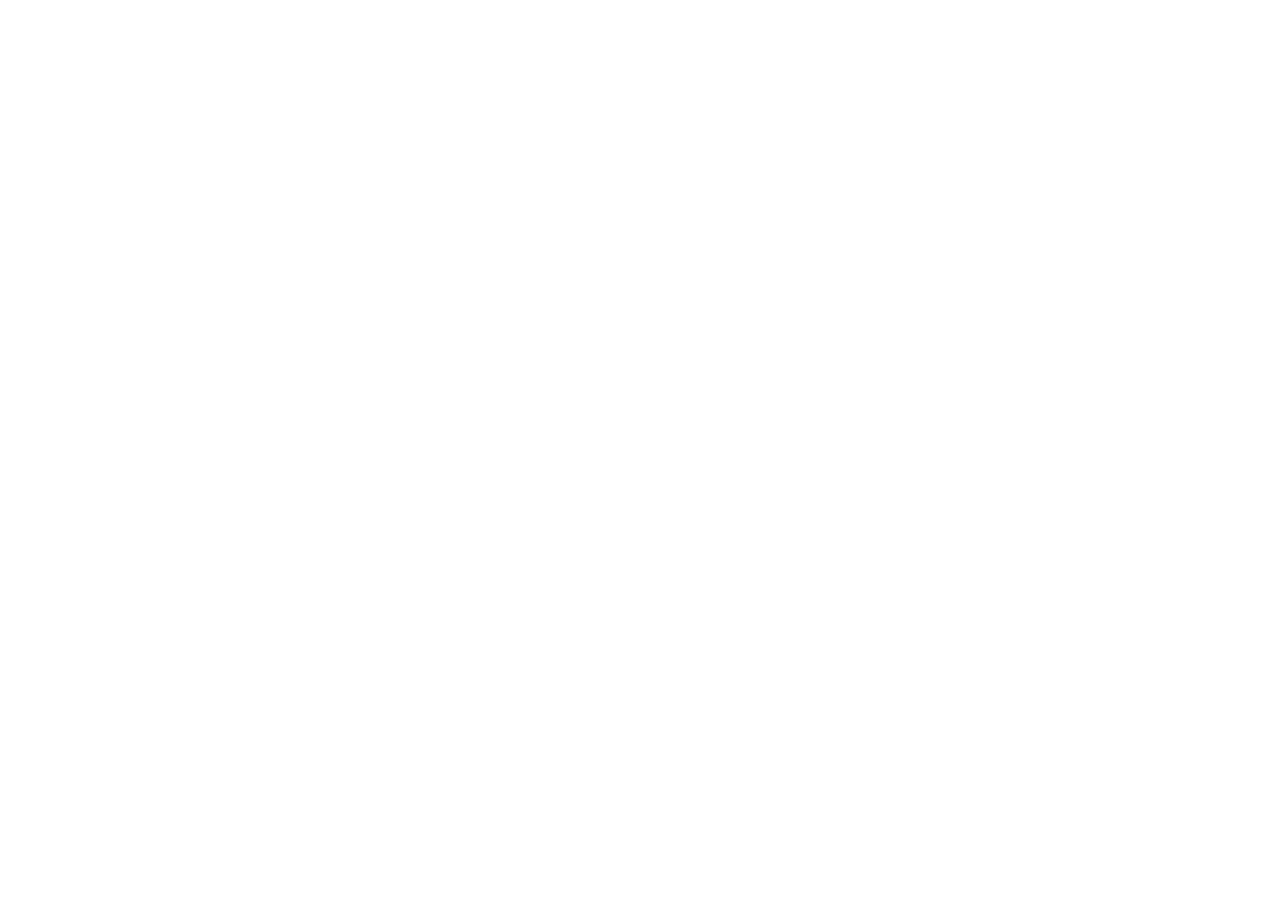
==== commit 52796e3d: "Apply Wix" ====
--- a/index.html
+++ b/index.html
@@ -1,201 +1,108 @@
 <!DOCTYPE html>
-<html lang="en">
+<html>
 <head>
-	<meta charset="utf-8">
-	<meta http-equiv="X-UA-Compatible" content="IE=edge">
-	<meta name="viewport" content="width=device-width, initial-scale=1.0">
-	<meta name="description" content="">
-	<meta name="author" content="">
-	<link rel="shortcut icon" href="assets/ico/favicon.png">
+    <meta http-equiv="X-UA-Compatible" content="IE=Edge"/>
+             <!--
+    Important Note About This Website's SEO
 
-	<title>은하 서울</title>
+    Find the SEO content of this site's homepage via http://wordsareevil.wix.com/eunhaseoul?_escaped_fragment_=
+    (That is where search engines like Google go to read your homepage's content.)
 
-	<link href="assets/css/hover_pack.css" rel="stylesheet">
+    To view the SEO content of your internal pages, such as "은하서울", go here: http://wordsareevil.wix.com/eunhaseoul?_escaped_fragment_=about/cfp1
+    (That is where search engines like Google go to read the content on your internal pages.)
 
-	<!-- Bootstrap core CSS -->
-	<link href="assets/css/bootstrap.css" rel="stylesheet">
+    For more information about Ajax Crawling technology, read Google's explanation here: https://developers.google.com/webmasters/ajax-crawling/
+-->
 
-	<!-- Custom styles for this template -->
-	<link href="assets/css/main.css" rel="stylesheet">
-	<link href="assets/css/colors/color-74c9be.css" rel="stylesheet">
-	<link href="assets/css/animations.css" rel="stylesheet">
-	<link href="assets/css/font-awesome.min.css" rel="stylesheet">
+    
+                <meta charset="utf-8"/>
+<title>eunhaseoul</title>
+<meta name="fb_admins_meta_tag" content=""/>
+<link rel="shortcut icon" href="http://www.wix.com/favicon.ico" type="image/x-icon"/>
+<link rel="apple-touch-icon" href="http://www.wix.com/favicon.ico" type="image/x-icon"/>
+<link rel="canonical" href="eunhaseoul.html"/>
+    <meta http-equiv="X-Wix-Renderer-Server" content="app32.aus"/>
+<meta http-equiv="X-Wix-Meta-Site-Id" content="ad6b2d16-44c4-47b6-ae3d-2d7aa0563eef"/>
+<meta http-equiv="X-Wix-Application-Instance-Id" content="83720850-13ad-4e30-8dd6-3b2d56c59c09"/>
+<meta http-equiv="X-Wix-Published-Version" content="26"/>
+
+<meta http-equiv="etag" content="8e76f0653c3eb054e5634bddb2559f4b"/>
+<meta property="og:title" content="eunhaseoul"/>
+<meta property="og:type" content="article"/>
+<meta property="og:url" content="http://wordsareevil.wix.com/eunhaseoul"/>
+<meta property="og:site_name" content="eunhaseoul"/>
+<meta name="SKYPE_TOOLBAR" content="SKYPE_TOOLBAR_PARSER_COMPATIBLE"/>
+
+<meta id="wixMobileViewport" name="viewport" content="minimum-scale=0.25, maximum-scale=1.2"/>
 
 
-	<!-- HTML5 shim and Respond.js IE8 support of HTML5 elements and media queries --><!--[if lt IE 9]>
-	<script src="https://oss.maxcdn.com/libs/html5shiv/3.7.0/html5shiv.js"></script>
-	<script src="https://oss.maxcdn.com/libs/respond.js/1.3.0/respond.min.js"></script><![endif]-->
-	<script type="text/javascript" src="https://101.livere.co.kr/js/livere8_lib.js" charset="utf-8"></script>
-</head>
+        
 
-<body>
-<! ========== HEADERWRAP ==================================================================================================== =============================================================================================================================>
-<div id="headerwrap">
-	<div class="container">
-		<div class="row centered">
-			<div class="col-lg-8 col-lg-offset-2 mt">
-				<h1 class="animation slideDown">몬구의 10부작 프로젝트,<br>은하 서울</h1>
-			</div>
+            <script>
+            // BEAT MESSAGE
+    try {
+        window.wixBiSession = {
+            initialTimestamp : Date.now(),
+            viewerSessionId: 'xxxxxxxx-xxxx-4xxx-yxxx-xxxxxxxxxxxx'.replace(/[xy]/g, function(c)
+                    { var r = Math.random()*16|0, v = c == 'x' ? r : (r&0x3|0x8); return v.toString(16); }
+            )
+        };
+        (new Image()).src = 'http://frog.wix.com/bt?src=29&evid=3&pn=1&et=1&v=3.0&vsi=' + wixBiSession.viewerSessionId +
+                '&url=' + encodeURIComponent(location.href.replace(/^http(s)?:\/\/(www\.)?/, '')) +
+                '&isp=0&st=2&ts=0&c=' + wixBiSession.initialTimestamp;
+    } catch (e){}
+    // BEAT MESSAGE END
+</script>    
+    
 
-		</div>
-		<!-- /row -->
-	</div>
-	<!-- /container -->
-</div>
-<!-- /headerwrap -->
+    <!-- META DATA -->
+<script type="text/javascript">
 
-<! ========== BLOG POSTS ==================================================================================================== =============================================================================================================================>
-<div class="container">
-
-	<div class="row mt centered ">
-		<div class="col-lg-4 col-lg-offset-4">
-			<h3>지금까지의 은하 서울</h3>
-			<hr>
-		</div>
-	</div>
-	<!-- /row -->
-
-	<div class="row mt">
-		<div class="col-lg-4 col-md-4 col-sm-6 col-xs-12 desc">
-			<a class="b-link-fade b-animate-go" href="#"><img width="100%" src="assets/img/cover/1.jpg" alt=""/>
-				<div class="b-wrapper">
-					<h4 class="b-from-left b-animate b-delay03">은하 서울 1 (몬데이 서울)</h4>
-
-					<p class="b-from-right b-animate b-delay03">자세히</p>
-				</div>
-			</a>
-
-			<p>은하 서울 1 (몬데이 서울)</p>
-
-			<p class="lead">첫번째 공연 이었습니다.</p>
-			<hr-d />
-				<p class="time"><i class="fa fa-calendar"></i> 2014 11 28</p>
-		</div>
-		<!-- col-lg-4 -->
-
-		<div class="col-lg-4 col-md-4 col-sm-6 col-xs-12 desc">
-			<a class="b-link-fade b-animate-go" href="#"><img width="100%" src="assets/img/cover/2.jpg" alt=""/>
-
-				<div class="b-wrapper">
-					<h4 class="b-from-left b-animate b-delay03">은하 서울 2</h4>
-
-					<p class="b-from-right b-animate b-delay03">자세히</p>
-				</div>
-			</a>
-
-			<p>은하 서울 2</p>
-
-			<p class="lead">두번째 공연이었습니다.</p>
-			<hr-d />
-				<p class="time"><i class="fa fa-calendar"></i> 2015 01 24</p>
-		</div>
-		<!-- col-lg-4 -->
-
-		<div class="col-lg-4 col-md-4 col-sm-6 col-xs-12 desc">
-			<a class="b-link-fade b-animate-go" href="#"><img width="100%" src="assets/img/cover/3.jpg" alt=""/>
-
-				<div class="b-wrapper">
-					<h4 class="b-from-left b-animate b-delay03">은하 서울 3</h4>
-
-					<p class="b-from-right b-animate b-delay03">자세히</p>
-				</div>
-			</a>
-
-			<p>은하 서울 3</p>
-
-			<p class="lead">세번째 공연이었습니다.</p>
-			<hr-d />
-				<p class="time"><i class="fa fa-calendar"></i> 2015 02 13</p>
-		</div>
-		<!-- col-lg-4 -->
-
-	</div>
-	<!-- /row -->
-</div>
-<!-- /container -->
-
-<! ========== CALL TO ACTION 1 ============================================================================================== =============================================================================================================================>
-<div id="cta01">
-	<div class="container">
-		<div class="row">
-			<div class="col-lg-8 col-lg-offset-2">
-				<h2>은하 서울은 우리 모두 함께 만들어 가는 공연입니다.</h2>
-			</div>
-		</div>
-		<!-- /row -->
-	</div>
-	<!-- /container -->
-</div>
-<! --/cta01 -->
-
-<! ========== FEATURED ICONS ================================================================================================ =============================================================================================================================>
-<div id="white">
-	<div class="container">
-		<div class="row mt">
-			<div class="col-lg-4 col-lg-offset-4 centered">
-				<h3>별의 노래</h3>
-				<hr>
-			</div>
-		</div>
-		<div class="row mt">
-			<div id="livereContainer">
-				<script type="text/javascript">
-					var consumer_seq 	= "200";
-					var livere_seq 		= "22908";
-					var smartlogin_seq 	= "228";
-
-					var title = "은하 서울";
-					var refer = "eunhaseoul.com";
-
-					livereReply = new Livere( livere_seq , refer , title );
-					livereLib.start();
-				</script>
-			</div>
-		</div>
-		<!-- /row -->
-	</div>
-	<!-- /container -->
-</div>
-<!-- /white -->
-<div id="f">
-	<div class="container">
-		<div class="row">
-			<!-- ADDRESS -->
-			<div class="col-lg-3">
-				<h4>연락 주세요</h4>
-				<p>
-					<i class="fa fa-envelope-o"></i> eunhaseoul@eunhaseoul.com
-				</p>
-			</div><!-- --/col-lg-3 ---->
-
-		</div><!-- --/row ---->
-	</div><!-- /container -->
-</div>
-
-<!-- JavaScripts needed at the beginning
-================================================== -->
-<!-- Main Jquery & Hover Effects. Should load first -->
-<script src="https://code.jquery.com/jquery-1.10.2.min.js"></script>
-<script src="assets/js/hover_pack.js"></script>
-
-<!-- Bootstrap core JavaScript
-================================================== --><!-- Placed at the end of the document so the pages load faster -->
-<script src="assets/js/bootstrap.min.js"></script>
-<script src="assets/js/retina.js"></script>
+    var serviceTopology = {"serverName":"app32.aus","cacheKillerVersion":"1","staticServerUrl":"http://static.parastorage.com/","usersScriptsRoot":"http://static.parastorage.com/services/wix-users/2.487.0","biServerUrl":"http://frog.wix.com/","userServerUrl":"http://users.wix.com/","billingServerUrl":"http://premium.wix.com/","mediaRootUrl":"http://static.wixstatic.com/","logServerUrl":"http://frog.wix.com/plebs","monitoringServerUrl":"http://TODO/","usersClientApiUrl":"https://users.wix.com/wix-users","publicStaticBaseUri":"http://static.parastorage.com/services/wix-public/1.160.0","basePublicUrl":"http://www.wix.com/","postLoginUrl":"http://www.wix.com/my-account","postSignUpUrl":"http://www.wix.com/new/account","baseDomain":"wix.com","staticMediaUrl":"http://static.wixstatic.com/media","staticAudioUrl":"http://storage.googleapis.com/static.wixstatic.com/mp3","emailServer":"http://assets.wix.com/common-services/notification/invoke","blobUrl":"http://static.parastorage.com/wix_blob","htmlEditorUrl":"http://editor.wix.com/html","siteMembersUrl":"https://users.wix.com/wix-sm","scriptsLocationMap":{"wixapps":"http://static.parastorage.com/services/wixapps/2.461.3","tpa":"http://static.parastorage.com/services/tpa/2.1027.0","santa-resources":"http://static.parastorage.com/services/santa-resources/1.0.0","bootstrap":"http://static.parastorage.com/services/bootstrap/2.1144.37","ck-editor":"http://static.parastorage.com/services/ck-editor/1.87.2","it":"http://static.parastorage.com/services/experiments/it/1.37.0","skins":"http://static.parastorage.com/services/skins/2.1144.37","core":"http://static.parastorage.com/services/core/2.1144.37","sitemembers":"http://static.parastorage.com/services/sm-js-sdk/1.31.0","automation":"http://static.parastorage.com/services/automation/1.23.0","web":"http://static.parastorage.com/services/web/2.1144.37","ecommerce":"http://static.parastorage.com/services/ecommerce/1.190.0","hotfixes":"http://static.parastorage.com/services/experiments/hotfixes/1.15.0","langs":"http://static.parastorage.com/services/langs/2.541.0","santa-versions":"http://static.parastorage.com/services/santa-versions/1.248.0","ut":"http://static.parastorage.com/services/experiments/ut/1.2.0"},"developerMode":false,"productionMode":true,"staticServerFallbackUrl":"https://sslstatic.wix.com/","userFilesUrl":"http://static.parastorage.com/","staticHTMLComponentUrl":"http://wordsareevil.wix.com.usrfiles.com/","secured":false,"ecommerceCheckoutUrl":"https://www.safer-checkout.com/","premiumServerUrl":"https://premium.wix.com/","appRepoUrl":"http://assets.wix.com/wix-lists-ds-webapp","digitalGoodsServerUrl":"http://dgs.wixapps.net/","wixCloudBaseDomain":"cloud.wix.com","publicStaticsUrl":"http://static.parastorage.com/services/wix-public/1.160.0","staticDocsUrl":"http://media.wix.com/ugd"};
+        var santaModels = true;
+    var rendererModel = {"metaSiteId":"ad6b2d16-44c4-47b6-ae3d-2d7aa0563eef","siteInfo":{"documentType":"UGC","applicationType":"HtmlWeb","siteId":"83720850-13ad-4e30-8dd6-3b2d56c59c09","siteTitleSEO":"eunhaseoul"},"clientSpecMap":{"14":{"type":"sitemembers","applicationId":14,"collectionType":"Open","smcollectionId":"1b3989c9-922c-4955-86b2-1b0c17179721"},"3":{"type":"appbuilder","applicationId":3,"appDefinitionId":"3d590cbc-4907-4cc4-b0b1-ddf2c5edf297","instanceId":"13ce4865-fd92-b82e-15f2-76f99ed6ecff","state":"Initialized"}},"premiumFeatures":[],"geo":"KOR","languageCode":"ko","previewMode":false,"userId":"ec9579ba-da72-4953-9945-f32307ee5394","siteMetaData":{"preloader":{"enabled":true},"adaptiveMobileOn":true,"quickActions":{"socialLinks":[],"colorScheme":"dark","configuration":{"quickActionsMenuEnabled":false,"navigationMenuEnabled":true,"phoneEnabled":false,"emailEnabled":false,"addressEnabled":false,"socialLinksEnabled":false}},"contactInfo":{"companyName":"","phone":"","fax":"","email":"","address":""}},"runningExperiments":{"autogeneratedshapesskins":"new","ngcore":"new","sandboxiframeineditor":"new","lang_nl":"new","wixappsgalleries":"new","ecomgalleries":"new","disablehorizontalmenu":"new","lazyprovision":"new","atntfixlists":"new","mobileactionsmenu":"new","exitmobilemode":"new","workaroundsaveddeadcompskin":"new","nougcanalytics":"new","appbuilderdeletetype":"new","sitepagesvalidation":"new","redirectfeature301data":"new","linkfixeroverride":"new","redirectfeature301":"new","lazyprovisiontemp":"new","animation3dfix":"new","landingpagesupport":"new","scriptloaderjsretries":"new","wixappstranslation":"new","subscribeformsendnewsletter":"new","lesserwidthissue":"new","appbuildertags":"new","sitenavigationrefactor":"new","blogrss":"new","animationnewbehaviors":"new","customsitemenu":"new","blogmanager":"new"}};
+    var publicModel = {"domain":"wix.com","externalBaseUrl":"http:\/\/wordsareevil.wix.com\/eunhaseoul","pageList":{"masterPage":["http:\/\/static.wixstatic.com\/sites\/ec9579_51519ca343ad7964f211e29cc5fb71df_25.json.z?v=3","http:\/\/staticorigin.wixstatic.com\/sites\/ec9579_51519ca343ad7964f211e29cc5fb71df_25.json.z?v=3","http:\/\/fallback.wix.com\/wix-html-editor-pages-webapp\/page\/ec9579_51519ca343ad7964f211e29cc5fb71df_25.json"],"pages":[{"pageId":"cfp1","title":"은하서울","urls":["http:\/\/static.wixstatic.com\/sites\/ec9579_c55a525b358431afbc3b0ff64414679e_12.json.z?v=3","http:\/\/staticorigin.wixstatic.com\/sites\/ec9579_c55a525b358431afbc3b0ff64414679e_12.json.z?v=3","http:\/\/fallback.wix.com\/wix-html-editor-pages-webapp\/page\/ec9579_c55a525b358431afbc3b0ff64414679e_12.json"]},{"pageId":"cee5","title":"몬구","urls":["http:\/\/static.wixstatic.com\/sites\/ec9579_9797473e312d67438009c4a0abe62639_23.json.z?v=3","http:\/\/staticorigin.wixstatic.com\/sites\/ec9579_9797473e312d67438009c4a0abe62639_23.json.z?v=3","http:\/\/fallback.wix.com\/wix-html-editor-pages-webapp\/page\/ec9579_9797473e312d67438009c4a0abe62639_23.json"]},{"pageId":"ccta","title":"앨범","urls":["http:\/\/static.wixstatic.com\/sites\/ec9579_2e839c976d66c72f52e37939024a75ee_24.json.z?v=3","http:\/\/staticorigin.wixstatic.com\/sites\/ec9579_2e839c976d66c72f52e37939024a75ee_24.json.z?v=3","http:\/\/fallback.wix.com\/wix-html-editor-pages-webapp\/page\/ec9579_2e839c976d66c72f52e37939024a75ee_24.json"]},{"pageId":"c7zb","title":"공연","urls":["http:\/\/static.wixstatic.com\/sites\/ec9579_7766b95423e6f7255613e4bd4912bc30_24.json.z?v=3","http:\/\/staticorigin.wixstatic.com\/sites\/ec9579_7766b95423e6f7255613e4bd4912bc30_24.json.z?v=3","http:\/\/fallback.wix.com\/wix-html-editor-pages-webapp\/page\/ec9579_7766b95423e6f7255613e4bd4912bc30_24.json"]},{"pageId":"c1yhh","title":"contact","urls":["http:\/\/static.wixstatic.com\/sites\/ec9579_3875f5f4a3ec8ef8454c79f9fe8af830_17.json.z?v=3","http:\/\/staticorigin.wixstatic.com\/sites\/ec9579_3875f5f4a3ec8ef8454c79f9fe8af830_17.json.z?v=3","http:\/\/fallback.wix.com\/wix-html-editor-pages-webapp\/page\/ec9579_3875f5f4a3ec8ef8454c79f9fe8af830_17.json"]},{"pageId":"mainPage","title":"home","urls":["http:\/\/static.wixstatic.com\/sites\/ec9579_526bc5ff4ac3f4446fb4564c2224e62a_25.json.z?v=3","http:\/\/staticorigin.wixstatic.com\/sites\/ec9579_526bc5ff4ac3f4446fb4564c2224e62a_25.json.z?v=3","http:\/\/fallback.wix.com\/wix-html-editor-pages-webapp\/page\/ec9579_526bc5ff4ac3f4446fb4564c2224e62a_25.json"]}],"mainPageId":"mainPage"},"timeSincePublish":163429};
+    
 
 
-<script>
-	$(window).scroll(function () {
-		$('.si').each(function () {
-			var imagePos = $(this).offset().top;
+    var googleAnalytics = ""
+    ;
 
-			var topOfWindow = $(window).scrollTop();
-			if (imagePos < topOfWindow + 400) {
-				$(this).addClass("slideUp");
-			}
-		});
-	});
+    var googleRemarketing = "";
+    var facebookRemarketing = "";
+
 </script>
 
+
+    <meta name="fragment" content="!"/>
+    <!-- DATA -->
+<script type="text/javascript">
+    var adData = {"topLabel":"<span class=\"smallMusa\">(Wix-Logo) </span><span class=\"smallLogo\">Wix</span> 로 홈페이지를 만들어보세요!","topContent":"수백 가지 템플릿<br />코딩없이 제작 가능<br /><span class=\"emphasis spacer\">시작하기 >></span>","footerLabel":"<div class=\"adFootBox\"><div class=\"siteBanner\" ><div class=\"siteBanner\"><div class=\"wrapper\"><div class=\"bigMusa\">(Wix Logo)</div><div class=\"txt shd\" style=\"color:#fff\">이 사이트는 </div> <div class=\"txt shd\"><a  href=\"http://ko.wix.com?utm_campaign=vir_wixad_live\" style=\"color:#fff\">WIX.com</a></div> <div class=\"txt shd\" style=\"color:#fff\">으로 제작되었습니다. 나만의 홈페이지를 무료로 만들어보세요<span class=\"emphasis\"> >></span></div></div></div></div></div>","adUrl":"http://ko.wix.com/lpviral/ko900viral?utm_campaign=vir_wixad_live"};
+    var mobileAdData = {"footerLabel":"7c3dbd_22c49c4f23a545228a6ccc9b5b3f16f7.jpg","adUrl":"http://ko.wix.com?utm_campaign=vir_wixad_live"};
+    var usersDomain = "https://users.wix.com/wix-users";
+        </script>
+
+
+                    <script type="text/javascript">
+    var santaBase = '';
+        var clientSideRender = true;
+    </script>
+<script src="http://static.parastorage.com/services/third-party/requirejs/2.1.15/require.min.js"></script>
+<script src="http://static.parastorage.com/services/santa-versions/1.248.0/main-r.js"></script>
+<link rel="stylesheet" href="http://static.parastorage.com/services/santa-versions/1.248.0/viewer.css">
+
+    </head>
+<body>
+                <div id="SITE_CONTAINER"></div>
+    
+    
+        
+    
+<div comp="wysiwyg.viewer.components.WixAds" skin="wysiwyg.viewer.skins.wixadsskins.WixAdsWebSkin" id="wixFooter"></div>
+    
+    
+    
+        
+    
 </body>
 </html>
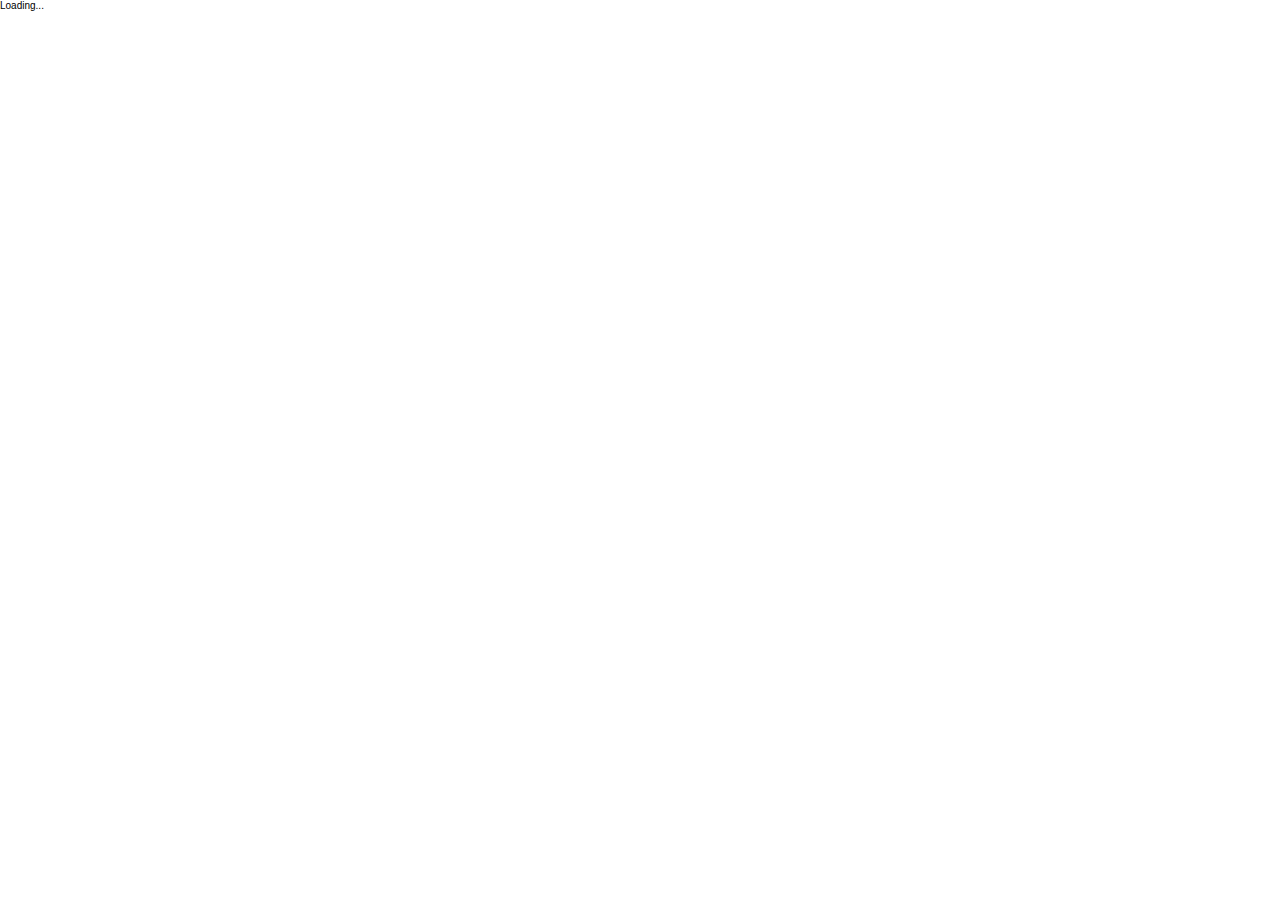
==== commit d98cb260: "Apply Wix" ====
--- a/index.html
+++ b/index.html
@@ -1,108 +1,38 @@
 <!DOCTYPE html>
 <html>
 <head>
-    <meta http-equiv="X-UA-Compatible" content="IE=Edge"/>
-             <!--
-    Important Note About This Website's SEO
-
-    Find the SEO content of this site's homepage via http://wordsareevil.wix.com/eunhaseoul?_escaped_fragment_=
-    (That is where search engines like Google go to read your homepage's content.)
-
-    To view the SEO content of your internal pages, such as "은하서울", go here: http://wordsareevil.wix.com/eunhaseoul?_escaped_fragment_=about/cfp1
-    (That is where search engines like Google go to read the content on your internal pages.)
-
-    For more information about Ajax Crawling technology, read Google's explanation here: https://developers.google.com/webmasters/ajax-crawling/
--->
-
-    
-                <meta charset="utf-8"/>
-<title>eunhaseoul</title>
-<meta name="fb_admins_meta_tag" content=""/>
-<link rel="shortcut icon" href="http://www.wix.com/favicon.ico" type="image/x-icon"/>
-<link rel="apple-touch-icon" href="http://www.wix.com/favicon.ico" type="image/x-icon"/>
-<link rel="canonical" href="eunhaseoul.html"/>
-    <meta http-equiv="X-Wix-Renderer-Server" content="app32.aus"/>
-<meta http-equiv="X-Wix-Meta-Site-Id" content="ad6b2d16-44c4-47b6-ae3d-2d7aa0563eef"/>
-<meta http-equiv="X-Wix-Application-Instance-Id" content="83720850-13ad-4e30-8dd6-3b2d56c59c09"/>
-<meta http-equiv="X-Wix-Published-Version" content="26"/>
-
-<meta http-equiv="etag" content="8e76f0653c3eb054e5634bddb2559f4b"/>
-<meta property="og:title" content="eunhaseoul"/>
-<meta property="og:type" content="article"/>
-<meta property="og:url" content="http://wordsareevil.wix.com/eunhaseoul"/>
-<meta property="og:site_name" content="eunhaseoul"/>
-<meta name="SKYPE_TOOLBAR" content="SKYPE_TOOLBAR_PARSER_COMPATIBLE"/>
-
-<meta id="wixMobileViewport" name="viewport" content="minimum-scale=0.25, maximum-scale=1.2"/>
-
-
-        
-
-            <script>
-            // BEAT MESSAGE
-    try {
-        window.wixBiSession = {
-            initialTimestamp : Date.now(),
-            viewerSessionId: 'xxxxxxxx-xxxx-4xxx-yxxx-xxxxxxxxxxxx'.replace(/[xy]/g, function(c)
-                    { var r = Math.random()*16|0, v = c == 'x' ? r : (r&0x3|0x8); return v.toString(16); }
-            )
-        };
-        (new Image()).src = 'http://frog.wix.com/bt?src=29&evid=3&pn=1&et=1&v=3.0&vsi=' + wixBiSession.viewerSessionId +
-                '&url=' + encodeURIComponent(location.href.replace(/^http(s)?:\/\/(www\.)?/, '')) +
-                '&isp=0&st=2&ts=0&c=' + wixBiSession.initialTimestamp;
-    } catch (e){}
-    // BEAT MESSAGE END
-</script>    
-    
-
-    <!-- META DATA -->
-<script type="text/javascript">
-
-    var serviceTopology = {"serverName":"app32.aus","cacheKillerVersion":"1","staticServerUrl":"http://static.parastorage.com/","usersScriptsRoot":"http://static.parastorage.com/services/wix-users/2.487.0","biServerUrl":"http://frog.wix.com/","userServerUrl":"http://users.wix.com/","billingServerUrl":"http://premium.wix.com/","mediaRootUrl":"http://static.wixstatic.com/","logServerUrl":"http://frog.wix.com/plebs","monitoringServerUrl":"http://TODO/","usersClientApiUrl":"https://users.wix.com/wix-users","publicStaticBaseUri":"http://static.parastorage.com/services/wix-public/1.160.0","basePublicUrl":"http://www.wix.com/","postLoginUrl":"http://www.wix.com/my-account","postSignUpUrl":"http://www.wix.com/new/account","baseDomain":"wix.com","staticMediaUrl":"http://static.wixstatic.com/media","staticAudioUrl":"http://storage.googleapis.com/static.wixstatic.com/mp3","emailServer":"http://assets.wix.com/common-services/notification/invoke","blobUrl":"http://static.parastorage.com/wix_blob","htmlEditorUrl":"http://editor.wix.com/html","siteMembersUrl":"https://users.wix.com/wix-sm","scriptsLocationMap":{"wixapps":"http://static.parastorage.com/services/wixapps/2.461.3","tpa":"http://static.parastorage.com/services/tpa/2.1027.0","santa-resources":"http://static.parastorage.com/services/santa-resources/1.0.0","bootstrap":"http://static.parastorage.com/services/bootstrap/2.1144.37","ck-editor":"http://static.parastorage.com/services/ck-editor/1.87.2","it":"http://static.parastorage.com/services/experiments/it/1.37.0","skins":"http://static.parastorage.com/services/skins/2.1144.37","core":"http://static.parastorage.com/services/core/2.1144.37","sitemembers":"http://static.parastorage.com/services/sm-js-sdk/1.31.0","automation":"http://static.parastorage.com/services/automation/1.23.0","web":"http://static.parastorage.com/services/web/2.1144.37","ecommerce":"http://static.parastorage.com/services/ecommerce/1.190.0","hotfixes":"http://static.parastorage.com/services/experiments/hotfixes/1.15.0","langs":"http://static.parastorage.com/services/langs/2.541.0","santa-versions":"http://static.parastorage.com/services/santa-versions/1.248.0","ut":"http://static.parastorage.com/services/experiments/ut/1.2.0"},"developerMode":false,"productionMode":true,"staticServerFallbackUrl":"https://sslstatic.wix.com/","userFilesUrl":"http://static.parastorage.com/","staticHTMLComponentUrl":"http://wordsareevil.wix.com.usrfiles.com/","secured":false,"ecommerceCheckoutUrl":"https://www.safer-checkout.com/","premiumServerUrl":"https://premium.wix.com/","appRepoUrl":"http://assets.wix.com/wix-lists-ds-webapp","digitalGoodsServerUrl":"http://dgs.wixapps.net/","wixCloudBaseDomain":"cloud.wix.com","publicStaticsUrl":"http://static.parastorage.com/services/wix-public/1.160.0","staticDocsUrl":"http://media.wix.com/ugd"};
-        var santaModels = true;
-    var rendererModel = {"metaSiteId":"ad6b2d16-44c4-47b6-ae3d-2d7aa0563eef","siteInfo":{"documentType":"UGC","applicationType":"HtmlWeb","siteId":"83720850-13ad-4e30-8dd6-3b2d56c59c09","siteTitleSEO":"eunhaseoul"},"clientSpecMap":{"14":{"type":"sitemembers","applicationId":14,"collectionType":"Open","smcollectionId":"1b3989c9-922c-4955-86b2-1b0c17179721"},"3":{"type":"appbuilder","applicationId":3,"appDefinitionId":"3d590cbc-4907-4cc4-b0b1-ddf2c5edf297","instanceId":"13ce4865-fd92-b82e-15f2-76f99ed6ecff","state":"Initialized"}},"premiumFeatures":[],"geo":"KOR","languageCode":"ko","previewMode":false,"userId":"ec9579ba-da72-4953-9945-f32307ee5394","siteMetaData":{"preloader":{"enabled":true},"adaptiveMobileOn":true,"quickActions":{"socialLinks":[],"colorScheme":"dark","configuration":{"quickActionsMenuEnabled":false,"navigationMenuEnabled":true,"phoneEnabled":false,"emailEnabled":false,"addressEnabled":false,"socialLinksEnabled":false}},"contactInfo":{"companyName":"","phone":"","fax":"","email":"","address":""}},"runningExperiments":{"autogeneratedshapesskins":"new","ngcore":"new","sandboxiframeineditor":"new","lang_nl":"new","wixappsgalleries":"new","ecomgalleries":"new","disablehorizontalmenu":"new","lazyprovision":"new","atntfixlists":"new","mobileactionsmenu":"new","exitmobilemode":"new","workaroundsaveddeadcompskin":"new","nougcanalytics":"new","appbuilderdeletetype":"new","sitepagesvalidation":"new","redirectfeature301data":"new","linkfixeroverride":"new","redirectfeature301":"new","lazyprovisiontemp":"new","animation3dfix":"new","landingpagesupport":"new","scriptloaderjsretries":"new","wixappstranslation":"new","subscribeformsendnewsletter":"new","lesserwidthissue":"new","appbuildertags":"new","sitenavigationrefactor":"new","blogrss":"new","animationnewbehaviors":"new","customsitemenu":"new","blogmanager":"new"}};
-    var publicModel = {"domain":"wix.com","externalBaseUrl":"http:\/\/wordsareevil.wix.com\/eunhaseoul","pageList":{"masterPage":["http:\/\/static.wixstatic.com\/sites\/ec9579_51519ca343ad7964f211e29cc5fb71df_25.json.z?v=3","http:\/\/staticorigin.wixstatic.com\/sites\/ec9579_51519ca343ad7964f211e29cc5fb71df_25.json.z?v=3","http:\/\/fallback.wix.com\/wix-html-editor-pages-webapp\/page\/ec9579_51519ca343ad7964f211e29cc5fb71df_25.json"],"pages":[{"pageId":"cfp1","title":"은하서울","urls":["http:\/\/static.wixstatic.com\/sites\/ec9579_c55a525b358431afbc3b0ff64414679e_12.json.z?v=3","http:\/\/staticorigin.wixstatic.com\/sites\/ec9579_c55a525b358431afbc3b0ff64414679e_12.json.z?v=3","http:\/\/fallback.wix.com\/wix-html-editor-pages-webapp\/page\/ec9579_c55a525b358431afbc3b0ff64414679e_12.json"]},{"pageId":"cee5","title":"몬구","urls":["http:\/\/static.wixstatic.com\/sites\/ec9579_9797473e312d67438009c4a0abe62639_23.json.z?v=3","http:\/\/staticorigin.wixstatic.com\/sites\/ec9579_9797473e312d67438009c4a0abe62639_23.json.z?v=3","http:\/\/fallback.wix.com\/wix-html-editor-pages-webapp\/page\/ec9579_9797473e312d67438009c4a0abe62639_23.json"]},{"pageId":"ccta","title":"앨범","urls":["http:\/\/static.wixstatic.com\/sites\/ec9579_2e839c976d66c72f52e37939024a75ee_24.json.z?v=3","http:\/\/staticorigin.wixstatic.com\/sites\/ec9579_2e839c976d66c72f52e37939024a75ee_24.json.z?v=3","http:\/\/fallback.wix.com\/wix-html-editor-pages-webapp\/page\/ec9579_2e839c976d66c72f52e37939024a75ee_24.json"]},{"pageId":"c7zb","title":"공연","urls":["http:\/\/static.wixstatic.com\/sites\/ec9579_7766b95423e6f7255613e4bd4912bc30_24.json.z?v=3","http:\/\/staticorigin.wixstatic.com\/sites\/ec9579_7766b95423e6f7255613e4bd4912bc30_24.json.z?v=3","http:\/\/fallback.wix.com\/wix-html-editor-pages-webapp\/page\/ec9579_7766b95423e6f7255613e4bd4912bc30_24.json"]},{"pageId":"c1yhh","title":"contact","urls":["http:\/\/static.wixstatic.com\/sites\/ec9579_3875f5f4a3ec8ef8454c79f9fe8af830_17.json.z?v=3","http:\/\/staticorigin.wixstatic.com\/sites\/ec9579_3875f5f4a3ec8ef8454c79f9fe8af830_17.json.z?v=3","http:\/\/fallback.wix.com\/wix-html-editor-pages-webapp\/page\/ec9579_3875f5f4a3ec8ef8454c79f9fe8af830_17.json"]},{"pageId":"mainPage","title":"home","urls":["http:\/\/static.wixstatic.com\/sites\/ec9579_526bc5ff4ac3f4446fb4564c2224e62a_25.json.z?v=3","http:\/\/staticorigin.wixstatic.com\/sites\/ec9579_526bc5ff4ac3f4446fb4564c2224e62a_25.json.z?v=3","http:\/\/fallback.wix.com\/wix-html-editor-pages-webapp\/page\/ec9579_526bc5ff4ac3f4446fb4564c2224e62a_25.json"]}],"mainPageId":"mainPage"},"timeSincePublish":163429};
-    
-
-
-    var googleAnalytics = ""
-    ;
-
-    var googleRemarketing = "";
-    var facebookRemarketing = "";
-
-</script>
-
-
-    <meta name="fragment" content="!"/>
-    <!-- DATA -->
-<script type="text/javascript">
-    var adData = {"topLabel":"<span class=\"smallMusa\">(Wix-Logo) </span><span class=\"smallLogo\">Wix</span> 로 홈페이지를 만들어보세요!","topContent":"수백 가지 템플릿<br />코딩없이 제작 가능<br /><span class=\"emphasis spacer\">시작하기 >></span>","footerLabel":"<div class=\"adFootBox\"><div class=\"siteBanner\" ><div class=\"siteBanner\"><div class=\"wrapper\"><div class=\"bigMusa\">(Wix Logo)</div><div class=\"txt shd\" style=\"color:#fff\">이 사이트는 </div> <div class=\"txt shd\"><a  href=\"http://ko.wix.com?utm_campaign=vir_wixad_live\" style=\"color:#fff\">WIX.com</a></div> <div class=\"txt shd\" style=\"color:#fff\">으로 제작되었습니다. 나만의 홈페이지를 무료로 만들어보세요<span class=\"emphasis\"> >></span></div></div></div></div></div>","adUrl":"http://ko.wix.com/lpviral/ko900viral?utm_campaign=vir_wixad_live"};
-    var mobileAdData = {"footerLabel":"7c3dbd_22c49c4f23a545228a6ccc9b5b3f16f7.jpg","adUrl":"http://ko.wix.com?utm_campaign=vir_wixad_live"};
-    var usersDomain = "https://users.wix.com/wix-users";
-        </script>
-
-
-                    <script type="text/javascript">
-    var santaBase = '';
-        var clientSideRender = true;
-    </script>
-<script src="http://static.parastorage.com/services/third-party/requirejs/2.1.15/require.min.js"></script>
-<script src="http://static.parastorage.com/services/santa-versions/1.248.0/main-r.js"></script>
-<link rel="stylesheet" href="http://static.parastorage.com/services/santa-versions/1.248.0/viewer.css">
-
-    </head>
+	<!--[if lt IE 9]>
+	<script src="https://cdnjs.cloudflare.com/ajax/libs/html5shiv/3.7.2/html5shiv.min.js"></script>
+	<![endif]-->
+	<link href="css/index.css" rel="stylesheet">
+	<link rel="stylesheet" href="css/viewer.css">
+	<meta http-equiv="X-UA-Compatible" content="IE=Edge"/>
+	<meta charset="utf-8"/>
+	<title>은하서울</title>
+	<meta name="fb_admins_meta_tag" content=""/>
+	<link rel="shortcut icon" href="http://eunhaseoul.com/favicon.ico" type="image/x-icon"/>
+	<link rel="apple-touch-icon" href="http://eunhaseoul.com/favicon.ico" type="image/x-icon"/>
+	<link rel="canonical" href="http://eunhaseoul.com"/>
+	<meta http-equiv="X-Wix-Renderer-Server" content="app26.aus"/>
+	<meta http-equiv="X-Wix-Meta-Site-Id" content="ad6b2d16-44c4-47b6-ae3d-2d7aa0563eef"/>
+	<meta http-equiv="X-Wix-Application-Instance-Id" content="83720850-13ad-4e30-8dd6-3b2d56c59c09"/>
+	<meta http-equiv="X-Wix-Published-Version" content="32"/>
+	<meta http-equiv="etag" content="fd9b8b4b4ccb11812e398f65c0a237e1"/>
+	<meta property="og:title" content="은하서울"/>
+	<meta property="og:type" content="article"/>
+	<meta property="og:url" content="http://eunhaseoul.com"/>
+	<meta property="og:site_name" content="은하서울"/>
+	<meta name="SKYPE_TOOLBAR" content="SKYPE_TOOLBAR_PARSER_COMPATIBLE"/>
+	<meta id="wixMobileViewport" name="viewport" content="minimum-scale=0.25, maximum-scale=1.2"/>
+	<script src="//code.jquery.com/jquery-1.11.2.min.js"></script>
+	<script src="//code.jquery.com/jquery-migrate-1.2.1.min.js"></script>
+	<script src="js/index.js"></script>
+	<meta name="fragment" content="!"/>
+	<script src="js/require.min.js"></script>
+	<script src="js/main-r.js"></script>
+</head>
 <body>
-                <div id="SITE_CONTAINER"></div>
-    
-    
-        
-    
-<div comp="wysiwyg.viewer.components.WixAds" skin="wysiwyg.viewer.skins.wixadsskins.WixAdsWebSkin" id="wixFooter"></div>
-    
-    
-    
-        
-    
+<div id="my-content">Loading...</div>
+<div id="SITE_CONTAINER"></div>
 </body>
 </html>
--- a/css/index.css
+++ b/css/index.css
@@ -0,0 +1,30 @@
+.wixAds {
+	display: none;
+	visibility: hidden;
+}
+
+#WIX_ADS {
+	display: none;
+	visibility: hidden;
+}
+
+@media screen and (min-width: 0px) and (max-width: 400px) {
+	#my-content {
+		display: block;
+		position: absolute;
+		width: 100%;
+		height: 30px;
+		z-index: 9999;
+		background-color: #262626;
+		top: 0;
+		text-align: center;
+		color: #fff;
+		font-size: 18px;
+	}
+}
+
+@media screen and (min-width: 401px) and (max-width: 1024px) {
+	#my-content {
+		display: none;
+	}
+}--- a/css/viewer.css
+++ b/css/viewer.css
@@ -0,0 +1,272 @@
+html, body, div, span, applet, object, iframe,
+h1, h2, h3, h4, h5, h6, p, blockquote, pre,
+a, abbr, acronym, address, big, cite, code,
+del, dfn, em, font, img, ins, kbd, q, s, samp,
+small, strike, strong, sub, sup, tt, var,
+b, u, i, center,
+dl, dt, dd, ol, ul, li,
+fieldset, form, label, legend,
+table, caption, tbody, tfoot, thead, tr, th, td {
+    margin         : 0;
+    padding        : 0;
+    border         : 0;
+    outline        : 0;
+    vertical-align : baseline;
+    background     : transparent;
+}
+
+body{
+    /*line-height: 1;*/
+    font-size   : 10px;
+    font-family : Arial, Helvetica, sans-serif;
+}
+
+textarea, input, select{
+    font-family        : Helvetica, Arial, sans-serif;
+    -webkit-box-sizing : border-box; /* Safari/Chrome, other WebKit */
+    -moz-box-sizing    : border-box; /* Firefox, other Gecko */
+    box-sizing         : border-box; /* Opera/IE 8+ */
+}
+
+ol, ul{
+    list-style : none;
+}
+
+blockquote, q{
+    quotes : none;
+}
+
+:focus{
+    outline : 0;
+}
+
+ins{
+    text-decoration : none;
+}
+
+del{
+    text-decoration : line-through;
+}
+
+table{
+    border-collapse : collapse;
+    border-spacing  : 0;
+}
+
+a {
+    cursor          : pointer;
+    text-decoration : none;
+}
+
+
+/**
+ * End reset
+ */
+
+/**
+ * Set body and site structure to a minimum height of 100%
+ * this causes the body to be smaller than it's content, which means that when scrolling it looks like the content is out of body.
+ */
+html, body{
+    height : 100%;
+}
+
+html.device-mobile-optimized{
+    overflow-x: hidden;
+}
+
+/*************************************
+ * Body overflow settings, BE CAREFUL WHEN CHANGING THIS
+ */
+
+/* When in Public Viewer Mode */
+body {
+    overflow-x : auto;
+    overflow-y : scroll;
+}
+
+/* When in Mobile and in Public Viewer Mode */
+body.device-mobile-optimized{
+    overflow-x: hidden;
+    overflow-y: scroll;
+}
+
+/* Prevents any block directly inside a body to be wider than it. On some browsers anything that is wider than body can result unexpected zooming */
+body.device-mobile-optimized > * {
+    max-width: 100% !important;
+}
+
+/* On Mobile, site structure should have no inner scroll either */
+body.device-mobile-optimized .SITE_ROOT{
+    overflow-x: hidden;
+    overflow-y: auto;
+}
+
+/* On Mobile with non-optimized view, site structure should have no inner scroll either */
+body.device-mobile-non-optimized .SITE_ROOT{
+    overflow-x: hidden;
+    overflow-y: auto;
+}
+
+body.device-mobile-non-optimized.fullScreenMode .SITE_ROOT, body.device-mobile-non-optimized.fullScreenMode #SITE_BACKGROUND{
+    visibility: hidden;
+}
+
+body.device-mobile-non-optimized.fullScreenMode{
+    background-color: #5F6360;
+}
+
+body.fullScreenMode #MOBILE_ACTIONS_MENU {
+    visibility: hidden;
+}
+
+/* When in full screen mode */
+body.fullScreenMode{
+    overflow-x: hidden !important;
+    overflow-y: hidden !important;
+}
+
+/* When in wixapps full screen mode for wixapps zoom*/
+body.device-mobile-optimized.fullScreenMode{
+    overflow-x: hidden !important;
+    overflow-y: auto !important;
+}
+
+/* When in wixapps full screen mode for wixapps zoom temporarily hide site structure*/
+body.device-mobile-optimized.fullScreenMode .SITE_ROOT{
+    overflow-x: hidden !important;
+    overflow-y: hidden !important;
+}
+
+body.device-mobile-optimized.fullScreenMode #SITE_STRUCTURE{
+     overflow-x: hidden !important;
+     overflow-y: hidden !important;
+     height: auto !important;
+}
+
+body.device-mobile-optimized.fullScreenMode #SITE_BACKGROUND{
+    height: auto !important;
+}
+
+/* When in Text Editor */
+body[contenteditable]{
+    overflow-x : auto;
+    overflow-y : auto;
+}
+
+.wixapps-less-spacers-align.ltr{
+    text-align: left;
+}
+.wixapps-less-spacers-align.center{
+    text-align: center;
+}
+.wixapps-less-spacers-align.rtl{
+    text-align: right;
+}
+.wixapps-less-spacers-align > div, .wixapps-less-spacers-align > a{
+    display: inline-block !important;
+}
+/**
+ * End Body overflow settings
+ *************************************/
+
+
+/*** End fixed positioning for header and footer ***/
+
+.SITE_ROOT{
+    min-height : 100%;
+    position   : relative;
+    margin     : 0 auto;
+}
+
+
+/*******************OLD text classes, DO NOT DELETE ****************/
+
+.bold{
+    font-weight : bold;
+}
+
+.italic{
+    font-style : italic;
+}
+
+.underline{
+    text-decoration : underline;
+}
+
+.lineThrough{
+    text-decoration : line-through;
+}
+
+.singleLineText{
+    white-space   : nowrap;
+    text-overflow : ellipsis;
+}
+
+.alignLeft{
+    text-align : left;
+}
+
+.alignCenter{
+    text-align : center;
+}
+
+.alignRight{
+    text-align : right;
+}
+
+.alignJustify{
+    text-align : justify;
+}
+
+
+/************************  NEW text, used in migration for exceptions **************************/
+ul.font_100, ol.font_100{
+    color : rgb(8, 8, 8); font-family : 'Arial, Helvetica, sans-serif', serif; font-size : 10px; font-style : normal; font-variant : normal; line-height : 1.1em; font-weight : normal; margin : 0; text-decoration : none; line-height : normal; letter-spacing : normal;
+}
+
+.font_100 li, .font_100 li{
+    margin-bottom : 12px
+}
+
+.flex_display {
+    display: -webkit-box;
+    display: -webkit-flex;
+    display: -moz-box;
+    display: -ms-flexbox;
+    display: flex;
+}
+
+/*  padding-top - muhahahaha, check out w3 spec http://www.w3.org/TR/CSS2/box.html#collapsing-margins
+    Incredible! in display:block margin-top collapses!
+*/
+.flex_vbox{
+    box-sizing : border-box;
+    padding-top: 0.01em;
+    padding-bottom: 0.01em;
+}
+
+a.wixAppsLink img {
+    cursor: pointer;
+}
+
+.singleLine {
+    white-space: nowrap;
+    display: block;
+    overflow: hidden;
+    text-overflow: ellipsis;
+    word-wrap: normal;
+}
+
+/* For 3D Transforms Safari Workaround*/
+[data-z-counter]{z-index:0;}
+[data-z-counter="0"]{z-index:auto;}
+
+/* For SplitHtmlText */
+letter{position:relative;display:inline-block;}
+word{display:inline-block;white-space:nowrap;}
+
+word.space,
+letter.space{display:inline;}
+
+.wixAds {display:none}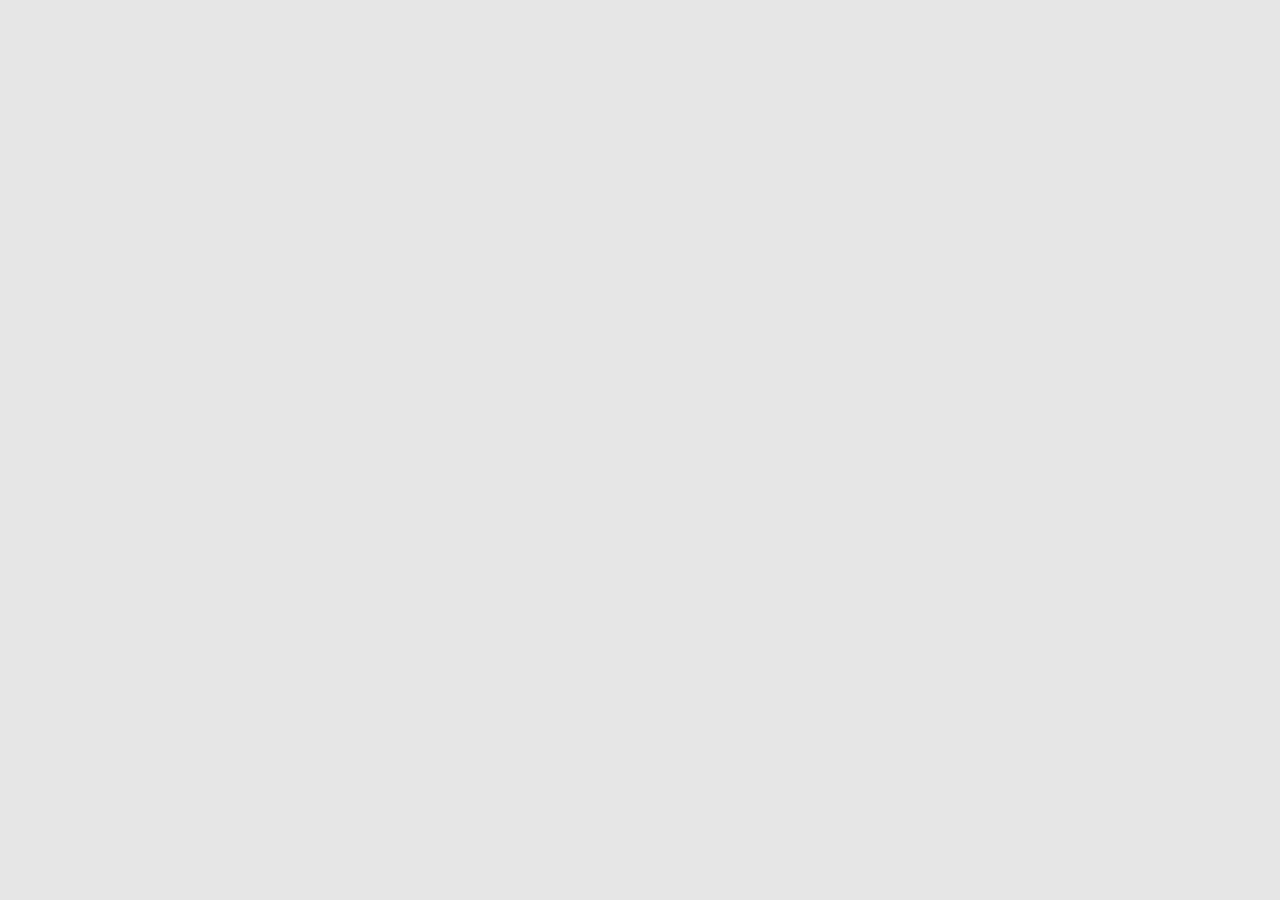
==== commit 02e9e089: "Apply Wix" ====
--- a/index.html
+++ b/index.html
@@ -10,8 +10,25 @@
 	<meta charset="utf-8"/>
 	<title>은하서울</title>
 	<meta name="fb_admins_meta_tag" content=""/>
-	<link rel="shortcut icon" href="http://eunhaseoul.com/favicon.ico" type="image/x-icon"/>
-	<link rel="apple-touch-icon" href="http://eunhaseoul.com/favicon.ico" type="image/x-icon"/>
+	<link rel="shortcut icon" href="/favicon.ico" type="image/x-icon">
+	<link rel="icon" href="/favicon.ico" type="image/x-icon">
+	<link rel="apple-touch-icon" sizes="57x57" href="favicon/apple-icon-57x57.png">
+	<link rel="apple-touch-icon" sizes="60x60" href="favicon/apple-icon-60x60.png">
+	<link rel="apple-touch-icon" sizes="72x72" href="favicon/apple-icon-72x72.png">
+	<link rel="apple-touch-icon" sizes="76x76" href="favicon/apple-icon-76x76.png">
+	<link rel="apple-touch-icon" sizes="114x114" href="favicon/apple-icon-114x114.png">
+	<link rel="apple-touch-icon" sizes="120x120" href="favicon/apple-icon-120x120.png">
+	<link rel="apple-touch-icon" sizes="144x144" href="favicon/apple-icon-144x144.png">
+	<link rel="apple-touch-icon" sizes="152x152" href="favicon/apple-icon-152x152.png">
+	<link rel="apple-touch-icon" sizes="180x180" href="favicon/apple-icon-180x180.png">
+	<link rel="icon" type="image/png" sizes="192x192"  href="favicon/android-icon-192x192.png">
+	<link rel="icon" type="image/png" sizes="32x32" href="favicon/favicon-32x32.png">
+	<link rel="icon" type="image/png" sizes="96x96" href="favicon/favicon-96x96.png">
+	<link rel="icon" type="image/png" sizes="16x16" href="favicon/favicon-16x16.png">
+	<link rel="manifest" href="favicon/manifest.json">
+	<meta name="msapplication-TileColor" content="#ffffff">
+	<meta name="msapplication-TileImage" content="favicon/ms-icon-144x144.png">
+	<meta name="theme-color" content="#ffffff">
 	<link rel="canonical" href="http://eunhaseoul.com"/>
 	<meta http-equiv="X-Wix-Renderer-Server" content="app26.aus"/>
 	<meta http-equiv="X-Wix-Meta-Site-Id" content="ad6b2d16-44c4-47b6-ae3d-2d7aa0563eef"/>
@@ -27,12 +44,12 @@
 	<script src="//code.jquery.com/jquery-1.11.2.min.js"></script>
 	<script src="//code.jquery.com/jquery-migrate-1.2.1.min.js"></script>
 	<script src="js/index.js"></script>
+	<script src="js/publicModel.js"></script>
 	<meta name="fragment" content="!"/>
 	<script src="js/require.min.js"></script>
 	<script src="js/main-r.js"></script>
 </head>
 <body>
-<div id="my-content">Loading...</div>
 <div id="SITE_CONTAINER"></div>
 </body>
 </html>
--- a/css/index.css
+++ b/css/index.css
@@ -8,23 +8,6 @@
 	visibility: hidden;
 }
 
-@media screen and (min-width: 0px) and (max-width: 400px) {
-	#my-content {
-		display: block;
-		position: absolute;
-		width: 100%;
-		height: 30px;
-		z-index: 9999;
-		background-color: #262626;
-		top: 0;
-		text-align: center;
-		color: #fff;
-		font-size: 18px;
-	}
-}
-
-@media screen and (min-width: 401px) and (max-width: 1024px) {
-	#my-content {
-		display: none;
-	}
+body {
+	background-color: #e6e6e6 !important;
 }